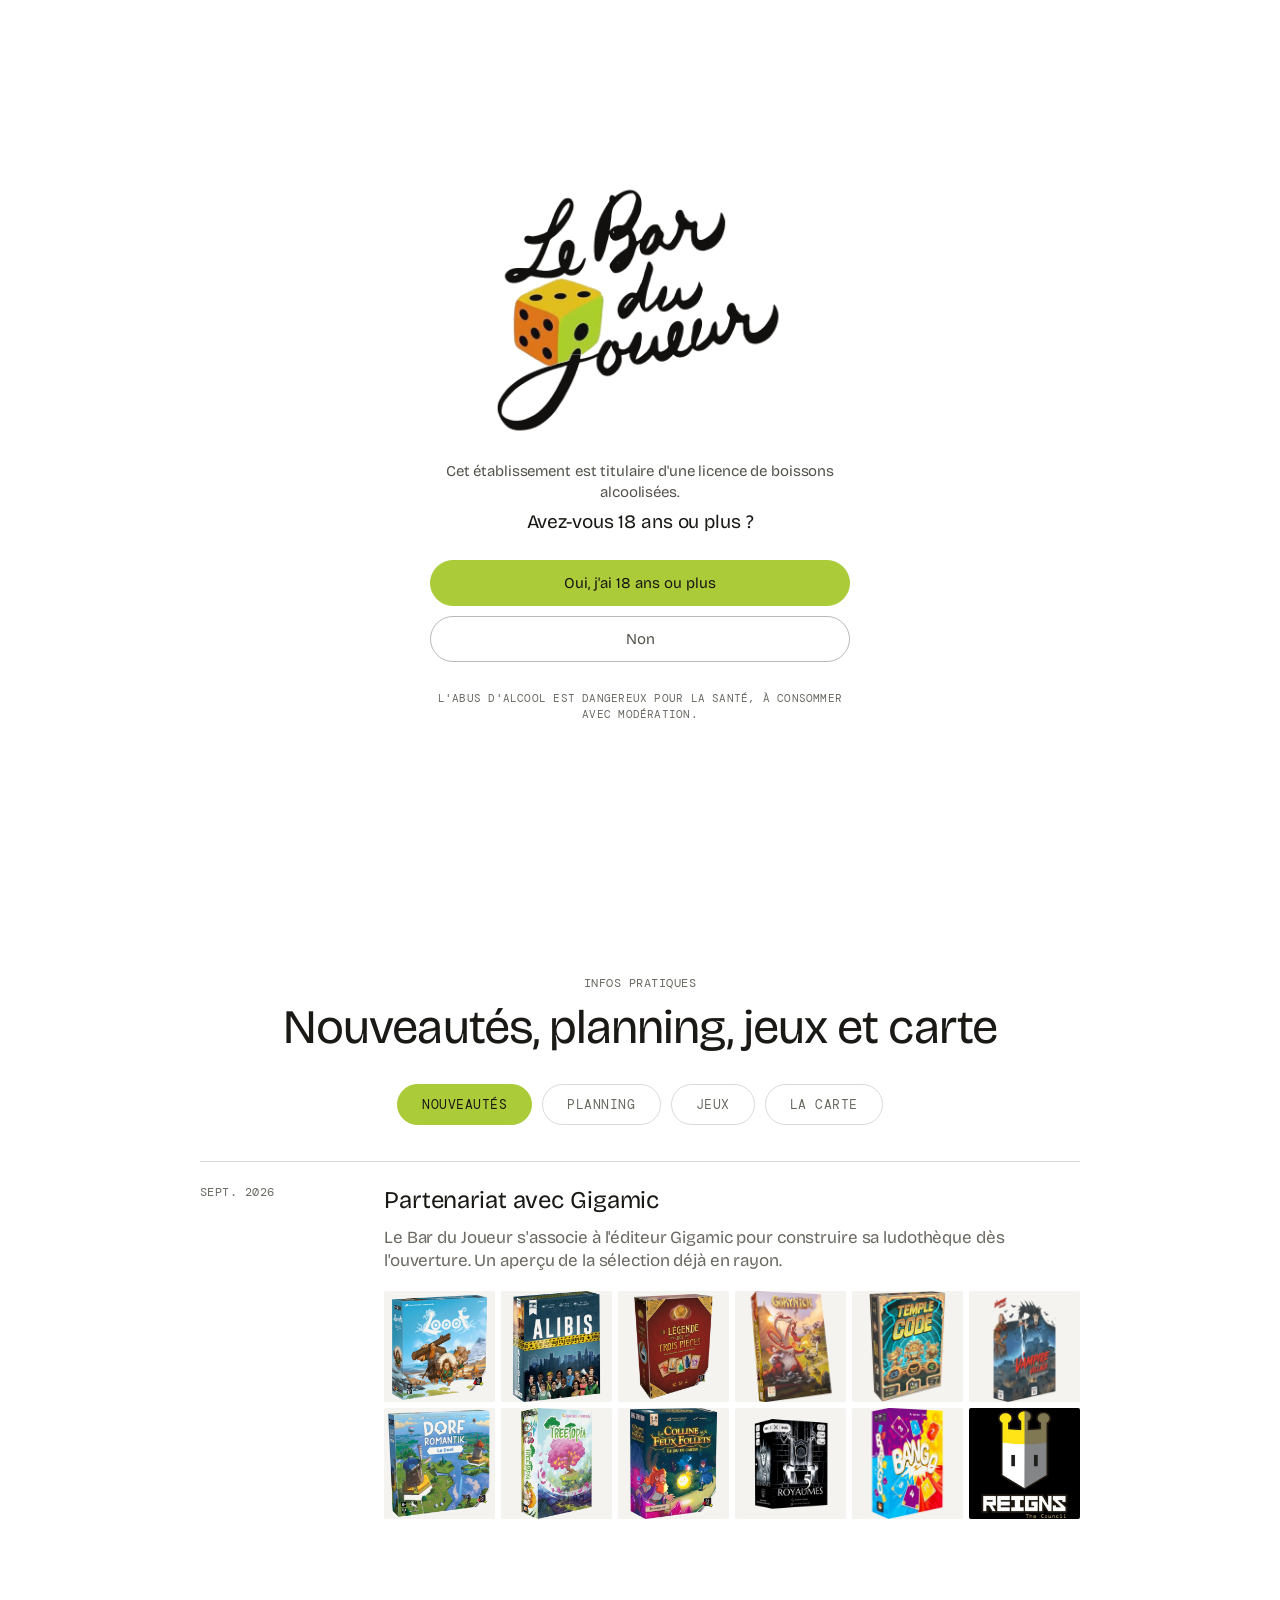
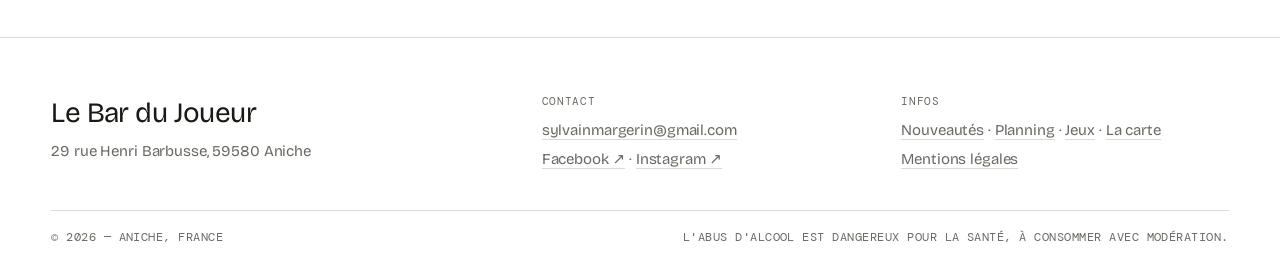
==== index.html @ 6f393b6e "?intro rejoue aussi la verification d'age (declenche le son)" ====
<!DOCTYPE html>
<html lang="fr" data-theme="dark">
<head>
  <meta charset="UTF-8">
  <meta name="viewport" content="width=device-width, initial-scale=1.0">
  <title>Le Bar du Joueur — Bar à jeux et TCG à Aniche</title>
  <meta name="description" content="Bar à jeux de société, cartes (TCG) et bières pression — bientôt ouvert au 29 rue Henri Barbusse à Aniche.">
  <link rel="icon" type="image/png" href="favicon.png">
  <link rel="stylesheet" href="styles.css">
  <script>
    /* Vérification d'âge (loi Évin) déjà validée lors d'une visite précédente. */
    try {
      /* ?intro rejoue aussi la vérification d'âge : c'est son clic qui autorise le son. */
      if (/[?&]intro\b/.test(location.search)) localStorage.removeItem('bar_du_joueur_age_ok');
      if (localStorage.getItem('bar_du_joueur_age_ok') === '1') {
        document.documentElement.setAttribute('data-age-ok', '1');
      }
    } catch (e) {}
    /* Intro de ~8 s : une fois par session (ajouter ?intro à l'adresse pour la revoir),
       jamais si l'utilisateur a désactivé les animations. */
    try {
      if (/[?&]intro\b/.test(location.search)) sessionStorage.removeItem('bar_du_joueur_intro');
      if (sessionStorage.getItem('bar_du_joueur_intro') === '1' || matchMedia('(prefers-reduced-motion: reduce)').matches) {
        document.documentElement.setAttribute('data-intro-done', '1');
      }
    } catch (e) { document.documentElement.setAttribute('data-intro-done', '1'); }
  </script>
</head>
<body>

  <!-- Vérification d'âge (loi Évin — obligatoire : le site promeut une licence de boissons alcoolisées) -->
  <div class="age-gate" id="ageGate" role="dialog" aria-modal="true" aria-label="Vérification d'âge">
    <div class="age-gate-box">
      <!-- logo officiel complet (écriture + dé superposés) -->
      <div class="age-gate-logo" role="img" aria-label="Le Bar du Joueur">
        <img src="images/logo-text.png" alt="">
        <img src="images/logo-die.png" alt="">
      </div>
      <p class="age-gate-text">Cet établissement est titulaire d'une licence de boissons alcoolisées.</p>
      <p class="age-gate-question">Avez-vous 18 ans ou plus ?</p>
      <div class="age-gate-actions">
        <button class="age-gate-btn age-gate-yes" id="ageGateYes" type="button">Oui, j'ai 18 ans ou plus</button>
        <button class="age-gate-btn age-gate-no" id="ageGateNo" type="button">Non</button>
      </div>
      <p class="age-gate-warning mono">L'ABUS D'ALCOOL EST DANGEREUX POUR LA SANTÉ, À CONSOMMER AVEC MODÉRATION.</p>
    </div>
  </div>
  <script src="age-gate.js"></script>

  <!-- Intro de marque (~8 s) : démarre après la vérification d'âge -->
  <div class="intro" id="intro" aria-hidden="true">
    <div class="intro-center">
      <!-- le vrai logo en deux calques de même taille : l'écriture, puis le dé qui vient s'y loger -->
      <div class="intro-logo">
        <img class="logo-text" src="images/logo-text.png" alt="">
        <img class="logo-die" src="images/logo-die.png" alt="">
        <span class="intro-ring"></span>
      </div>
      <div class="intro-load">
        <p class="mono">CHARGEMENT DE LA PARTIE</p>
        <span class="intro-bar"><i></i></span>
      </div>
    </div>
    <button class="intro-skip mono" id="introSkip" type="button">PASSER ›</button>
  </div>
  <script src="intro.js"></script>

  <header class="top" id="top">
    <a class="brand" href="#accueil"><img src="images/logo-icon.png" alt=""><span id="brandName">Le Bar du Joueur</span></a>
    <nav class="menu" aria-label="Navigation principale">
      <a href="#tabs" data-tab="nouveautes">Nouveautés</a>
      <a href="#tabs" data-tab="planning">Planning</a>
      <a href="#tabs" data-tab="jeux">Jeux</a>
      <a href="#tabs" data-tab="carte">La carte</a>
      <a href="#contact">Contact</a>
    </nav>
    <a class="btn btn-primary top-cta" id="topCta" href="#contact">Nous écrire</a>
  </header>

  <main>
    <!-- ACCUEIL : les infos clés dès l'arrivée -->
    <section class="hero" id="accueil">
      <div class="hero-text">
        <p class="kicker mono" id="heroKicker"></p>
        <h1 class="hero-logo" aria-label="Le Bar du Joueur">
          <img src="images/logo-text.png" alt="">
          <img src="images/logo-die.png" alt="">
        </h1>
        <p class="lead" id="heroLead"></p>
        <p class="status"><i aria-hidden="true"></i><span id="statusLabel"></span></p>
      </div>
    </section>

    <section class="stats" id="stats" aria-label="En chiffres"></section>

    <!-- Onglets : Nouveautés · Planning · Jeux -->
    <section class="block" id="tabs">
      <header class="sec-head tabs-head"><p class="kicker mono">INFOS PRATIQUES</p><h2>Nouveautés, planning, jeux et carte</h2></header>
      <div class="tabs-nav" role="tablist" id="tabsNav">
        <button class="tab-btn active" role="tab" aria-selected="true" data-tab="nouveautes">Nouveautés</button>
        <button class="tab-btn" role="tab" aria-selected="false" data-tab="planning">Planning</button>
        <button class="tab-btn" role="tab" aria-selected="false" data-tab="jeux">Jeux</button>
        <button class="tab-btn" role="tab" aria-selected="false" data-tab="carte">La carte</button>
      </div>

      <div class="tab-panel active" data-panel="nouveautes">
        <div class="news" id="newsList"></div>
      </div>
      <div class="tab-panel" data-panel="planning">
        <p class="note panel-note" id="planningNote"></p>
        <div class="planning" id="planningList"></div>
      </div>
      <div class="tab-panel" data-panel="jeux">
        <p class="note panel-note" id="jeuxNote"></p>
        <div id="gamesPanel"></div>
      </div>
      <div class="tab-panel" data-panel="carte">
        <p class="note panel-note" id="carteNote"></p>
        <div class="carte-grid" id="carteGrid"></div>
        <p class="carte-warning mono">L'ABUS D'ALCOOL EST DANGEREUX POUR LA SANTÉ, À CONSOMMER AVEC MODÉRATION.</p>
      </div>
    </section>
  </main>

  <footer class="footer" id="contact">
    <div class="footer-grid">
      <div>
        <p class="footer-brand">Le Bar du Joueur</p>
        <p class="footer-line" id="fAddress"></p>
      </div>
      <div>
        <p class="label mono">CONTACT</p>
        <p class="footer-line"><a id="fMail" href="#"></a></p>
        <p class="footer-line" id="fSocials"></p>
      </div>
      <div>
        <p class="label mono">INFOS</p>
        <p class="footer-line"><a href="#tabs" data-tab="nouveautes">Nouveautés</a> · <a href="#tabs" data-tab="planning">Planning</a> · <a href="#tabs" data-tab="jeux">Jeux</a> · <a href="#tabs" data-tab="carte">La carte</a></p>
        <p class="footer-line"><a href="mentions-legales.html">Mentions légales</a></p>
      </div>
    </div>
    <div class="footer-bottom">
      <p class="mono">© 2026 — ANICHE, FRANCE</p>
      <!-- Mention obligatoire (loi Évin, art. L3323-4 CSP) — texte fixe -->
      <p class="mono">L'ABUS D'ALCOOL EST DANGEREUX POUR LA SANTÉ, À CONSOMMER AVEC MODÉRATION.</p>
    </div>
  </footer>

  <script src="data.js"></script>
  <script src="games.js"></script>
  <script src="site.js"></script>
</body>
</html>
---- styles.css ----
/* Le Bar du Joueur — v2 : site d'information (mêmes couleurs, polices et logo que la v1) */

/* Polices hébergées en local (RGPD) */
@font-face { font-family: 'Bricolage Grotesque'; font-style: normal; font-weight: 300; font-display: swap; src: url('fonts/bricolage-300.woff2') format('woff2'); }
@font-face { font-family: 'Bricolage Grotesque'; font-style: normal; font-weight: 400; font-display: swap; src: url('fonts/bricolage-400.woff2') format('woff2'); }
@font-face { font-family: 'Bricolage Grotesque'; font-style: normal; font-weight: 500; font-display: swap; src: url('fonts/bricolage-500.woff2') format('woff2'); }
@font-face { font-family: 'DM Mono'; font-style: normal; font-weight: 400; font-display: swap; src: url('fonts/dmmono-400.woff2') format('woff2'); }
@font-face { font-family: 'DM Mono'; font-style: normal; font-weight: 500; font-display: swap; src: url('fonts/dmmono-500.woff2') format('woff2'); }

:root {
  --ink-rgb: 26, 25, 21;
  --bone: #ffffff;    /* fond du site : blanc */
  --ink: #1a1915;     /* texte principal */
  --ash: #6b6962;     /* texte secondaire */
  --white: #f4f3ef;   /* cartes / surfaces, très légèrement grisées */
  --lime-deep: #6b8a0e; /* vert foncé pour le TEXTE vert (le vert vif est illisible sur blanc) */
  --lime: #abcb39;
  --lime-ink: #1a1915;
  --ink-faint: rgba(var(--ink-rgb), 0.16);
  --sans: 'Bricolage Grotesque', ui-sans-serif, system-ui, sans-serif;
  --mono: 'DM Mono', ui-monospace, SFMono-Regular, Menlo, monospace;
  --radius: 2px;
  --gutter: clamp(20px, 4vw, 64px);
  --max: 1180px;
  --ease-out: cubic-bezier(0.19, 1, 0.22, 1);
}

*, *::before, *::after { margin: 0; padding: 0; box-sizing: border-box; }
html { scroll-behavior: smooth; }
body {
  background: var(--bone); color: var(--ink);
  font-family: var(--sans); font-weight: 400; font-size: 17px;
  letter-spacing: -0.007em; line-height: 1.4;
  overflow-x: hidden; -webkit-font-smoothing: antialiased;
}
img { display: block; max-width: 100%; }
ul { list-style: none; }
a { color: inherit; text-decoration: none; }
h1, h2, h3 { font-weight: 400; }
.mono { font-family: var(--mono); font-size: 12px; letter-spacing: 0.04em; }
.label { color: var(--ash); font-size: 11px; letter-spacing: 0.06em; margin-bottom: 10px; }
.kicker { color: var(--ash); }

/* ═══ Vérification d'âge (loi Évin) ═══ */
html:not([data-age-ok="1"]) body { overflow: hidden; height: 100vh; }
.age-gate {
  position: fixed; inset: 0; z-index: 9999;
  background: #fff; color: #1a1915;   /* écran d'ouverture : fond blanc, logo officiel */
  display: flex; align-items: center; justify-content: center; padding: 24px;
  transition: opacity .4s var(--ease-out), visibility 0s linear .4s;
}
html[data-age-ok="1"] .age-gate { opacity: 0; visibility: hidden; pointer-events: none; }
.age-gate-box { max-width: 420px; text-align: center; }
.age-gate-logo { position: relative; width: min(300px, 70vw); aspect-ratio: 620 / 550; margin: 0 auto 18px; }
.age-gate-logo img { position: absolute; inset: 0; width: 100%; height: 100%; }
.age-gate-text { color: #55534c; font-size: 15px; margin-bottom: 6px; }
.age-gate-question { font-size: 19px; margin-bottom: 24px; }
.age-gate-actions { display: flex; flex-direction: column; gap: 10px; margin-bottom: 28px; }
.age-gate-btn { font-family: var(--sans); font-size: 15px; padding: 13px 20px; border-radius: 999px; cursor: pointer; transition: opacity .25s var(--ease-out); }
.age-gate-btn:hover { opacity: 0.8; }
.age-gate-yes { background: var(--lime); color: var(--lime-ink); border: 1px solid var(--lime); }
.age-gate-no { background: transparent; color: #55534c; border: 1px solid rgba(26, 25, 21, .3); }
.age-gate-warning { font-size: 11px; letter-spacing: 0.02em; color: #6b6962; line-height: 1.5; }

/* ═══ Intro de marque (~8 s) : le vrai logo s'écrit, puis le dé vient s'y loger ═══ */
html:not([data-intro-done="1"]) body { overflow: hidden; height: 100vh; }
html[data-intro-done="1"] .intro { display: none; }
.intro {
  position: fixed; inset: 0; z-index: 9000; background: #fff;      /* même fond blanc que l'écran d'ouverture */
  display: flex; align-items: center; justify-content: center; overflow: hidden;
  transition: opacity .6s ease;
}
.intro.out { opacity: 0; pointer-events: none; }
.intro-center { display: flex; flex-direction: column; align-items: center; padding: 0 20px; }
.intro-logo { position: relative; width: min(560px, 84vw); aspect-ratio: 620 / 550; }
.intro-logo img { position: absolute; inset: 0; width: 100%; height: 100%; }
/* 1) l'écriture se dévoile de gauche à droite */
.logo-text { clip-path: inset(0 100% 0 0); }
.intro.play .logo-text { animation: logoWrite 2.7s cubic-bezier(.45, .05, .3, 1) .5s forwards; }
@keyframes logoWrite { to { clip-path: inset(0 0 0 0); } }
/* 3) le dé tombe en tournant et se loge dans son emplacement (centre du dé = 22,6 % / 54,1 % du logo) */
.logo-die { opacity: 0; transform-origin: 22.6% 54.1%; }
.intro.play .logo-die { animation: dieIn 1.1s cubic-bezier(.3, .9, .4, 1) 5.6s forwards; }
@keyframes dieIn {
  0% { opacity: 0; transform: translate(-6%, -115%) rotate(-640deg) scale(.55); }
  10% { opacity: 1; }
  68% { opacity: 1; transform: translate(0, 0) rotate(16deg) scale(1.1); }
  84% { transform: translate(0, 0) rotate(-6deg) scale(.96); }
  100% { opacity: 1; transform: none; }
}
/* onde verte à l'atterrissage + petit battement du logo */
.intro-ring {
  position: absolute; left: 22.6%; top: 54.1%; width: 30%; aspect-ratio: 1; margin: -15% 0 0 -15%;
  border-radius: 50%; border: 4px solid var(--lime); opacity: 0; pointer-events: none;
}
.intro.play .intro-ring { animation: introRing 1s ease-out 6.4s forwards; }
@keyframes introRing { from { opacity: .9; transform: scale(.3); } to { opacity: 0; transform: scale(2.6); } }
.intro.play .intro-logo { animation: introPulse .6s ease-out 6.4s; }
@keyframes introPulse { 0% { transform: scale(1); } 35% { transform: scale(1.03); } 100% { transform: scale(1); } }
/* 2) barre de chargement façon console : 10 blocs, un bip par bloc */
.intro-load { margin-top: 30px; opacity: 0; display: flex; flex-direction: column; align-items: center; gap: 10px; color: #55534c; }
.intro.play .intro-load { animation: loadShow .4s ease-out 3.0s forwards, loadHide .35s ease-in 5.5s forwards; }
@keyframes loadShow { to { opacity: 1; } }
@keyframes loadHide { from { opacity: 1; } to { opacity: 0; } }
.intro-bar { display: block; width: min(300px, 60vw); height: 6px; background: rgba(26, 25, 21, .12); overflow: hidden; }
.intro-bar i { display: block; height: 100%; background: #1a1915; transform: scaleX(0); transform-origin: left; }
.intro.play .intro-bar i { animation: barFill 2s steps(10, end) 3.4s forwards; }
@keyframes barFill { to { transform: scaleX(1); } }
.intro-skip {
  position: absolute; right: 28px; bottom: 24px; z-index: 2;
  background: none; border: 1px solid rgba(26, 25, 21, .3); color: #55534c;
  border-radius: 999px; padding: 8px 14px; cursor: pointer; transition: color .2s, border-color .2s;
}
.intro-skip:hover { color: #000; border-color: rgba(26, 25, 21, .7); }

/* ═══ Boutons ═══ */
.btn {
  display: inline-flex; align-items: center; justify-content: center;
  padding: 12px 22px; border-radius: 999px;
  border: 1px solid var(--ink-faint); font-size: 15px; white-space: nowrap;
  transition: background .25s var(--ease-out), border-color .25s var(--ease-out), opacity .25s;
}
.btn:hover { border-color: rgba(var(--ink-rgb), .45); }
.btn-primary { background: var(--lime); color: var(--lime-ink); border-color: var(--lime); }
.btn-primary:hover { opacity: .88; border-color: var(--lime); }

/* ═══ En-tête fixe ═══ */
.top {
  position: sticky; top: 0; z-index: 50;
  display: flex; align-items: center; gap: 24px;
  padding: 12px var(--gutter);
  background: rgba(255, 255, 255, .92); backdrop-filter: blur(10px);
  border-bottom: 1px solid var(--ink-faint);
}
.brand { display: flex; align-items: center; gap: 10px; font-size: 19px; font-weight: 500; letter-spacing: -0.01em; }
.brand img { width: 28px; height: 28px; object-fit: contain; }
.menu { margin-left: auto; display: flex; gap: 2px; }
.menu a { padding: 8px 12px; color: var(--ash); font-size: 15px; transition: color .2s; white-space: nowrap; }
.menu a:hover { color: var(--ink); }
.top-cta { padding: 9px 18px; }

/* ═══ Accueil ═══ */
.hero {
  max-width: var(--max); margin: 0 auto;
  padding: 56px var(--gutter) 40px;
  display: grid; grid-template-columns: 1fr; text-align: center; justify-items: center;
}
.hero .kicker { margin-bottom: 18px; }
/* le titre est le logo officiel (écriture + dé superposés) */
.hero-logo { position: relative; width: min(400px, 72vw); aspect-ratio: 620 / 550; margin: 0 auto 8px; }
.hero-logo img { position: absolute; inset: 0; width: 100%; height: 100%; }
.lead { font-size: clamp(18px, 1.6vw, 21px); color: rgba(var(--ink-rgb), .82); max-width: 32em; margin: 0 auto 24px; }
.status {
  display: inline-flex; align-items: center; gap: 10px;
  font-family: var(--mono); font-size: 12px; letter-spacing: .04em; text-transform: uppercase;
  color: var(--lime-deep); border: 1px solid var(--lime); border-radius: 999px;
  padding: 8px 14px; margin-bottom: 28px;
}
.status i { width: 8px; height: 8px; border-radius: 50%; background: var(--lime); animation: pulse 2s ease-in-out infinite; }
@keyframes pulse { 0%, 100% { opacity: 1; } 50% { opacity: .35; } }
/* ═══ Infos clés : visibles dès l'arrivée, à côté du titre ═══ */
.keypanel { background: var(--white); border: 1px solid var(--ink-faint); border-radius: var(--radius); padding: 6px 24px; }
.ki { padding: 16px 0; border-bottom: 1px solid var(--ink-faint); }
.ki:last-child { border-bottom: none; }
.ki .value { font-size: 19px; line-height: 1.25; }
.ki .value a { border-bottom: 1px solid var(--ink-faint); word-break: break-all; }
.ki .value a:hover { border-color: var(--ink); }
.ki .sub { color: var(--ash); font-size: 14px; margin-top: 4px; }
.ki .sub a { border-bottom: 1px solid var(--ink-faint); }
.ki .more { display: inline-block; margin-top: 8px; color: var(--lime); font-family: var(--mono); font-size: 12px; border-bottom: 1px solid currentColor; }


.stats {
  max-width: var(--max); margin: 0 auto; padding: 56px var(--gutter) 0;
  display: grid; grid-template-columns: repeat(4, 1fr); gap: 20px;
}
.stat { border-top: 1px solid var(--ink-faint); padding-top: 16px; }
.stat-big { font-size: clamp(24px, 3vw, 40px); letter-spacing: -0.02em; line-height: 1.1; }
.stat-label { color: var(--ash); font-size: 14px; margin-top: 6px; }

/* ═══ Sections ═══ */
.block { max-width: var(--max); margin: 0 auto; padding: 88px var(--gutter) 0; scroll-margin-top: 64px; }
.sec-head { margin-bottom: 32px; }
.sec-head h2 { font-size: clamp(30px, 4vw, 48px); letter-spacing: -0.02em; line-height: 1.05; margin-top: 10px; }
.note { color: var(--ash); margin-top: 8px; font-size: 15px; }


.planning { border-top: 1px solid var(--ink-faint); }
.plan-row { display: grid; grid-template-columns: 160px 1fr; gap: 24px; padding: 20px 0; border-bottom: 1px solid var(--ink-faint); align-items: baseline; }
.plan-day { color: var(--ash); text-transform: uppercase; }
.plan-day em {
  display: block; width: fit-content; margin-top: 6px; font-style: normal;
  font-size: 10px; letter-spacing: .05em; color: var(--lime-ink); background: var(--lime);
  padding: 2px 8px; border-radius: 999px;
}
.plan-title { font-size: 20px; }
.plan-row.off .plan-title { color: var(--ash); }
.plan-desc { color: var(--ash); font-size: 15px; margin-top: 3px; }
.plan-row.today { background: var(--white); margin: 0 -16px; padding-left: 16px; padding-right: 16px; }

/* ═══ Onglets ═══ */
/* Centrage : chiffres clés, titre, pastilles ; les listes restent dans une colonne centrée */
.stats { text-align: center; }
.tabs-head { text-align: center; }
.tabs-nav { display: flex; flex-wrap: wrap; justify-content: center; gap: 10px; margin-bottom: 36px; }
.tab-panel { max-width: 880px; margin-left: auto; margin-right: auto; }
.tab-panel[data-panel="carte"] { max-width: 1000px; }
.panel-note { text-align: center; }
.filters { justify-items: center; }
.filter-group { justify-content: center; }
.filter-group .label { flex: 0 0 auto; width: auto; }
.count { text-align: center; }

/* La carte */
.carte-grid { display: grid; grid-template-columns: repeat(2, 1fr); gap: 44px 56px; }
.carte-cat h3 { font-weight: 400; color: var(--ash); text-transform: uppercase; letter-spacing: .06em; font-size: 13px; padding-bottom: 12px; border-bottom: 1px solid var(--ink); }
.carte-item { display: flex; justify-content: space-between; align-items: baseline; gap: 18px; padding: 12px 0; border-bottom: 1px solid var(--ink-faint); }
.carte-name { font-size: 17px; }
.carte-desc { color: var(--ash); font-size: 14px; margin-top: 2px; }
.carte-price { white-space: nowrap; font-size: 17px; text-align: right; }
.carte-warning { margin-top: 40px; text-align: center; color: var(--ash); font-size: 10px; }
.tab-btn {
  font-family: var(--mono); font-size: 13px; letter-spacing: .04em; text-transform: uppercase;
  padding: 11px 24px; border-radius: 999px; border: 1px solid var(--ink-faint);
  background: transparent; color: var(--ash); cursor: pointer;
  transition: background .3s var(--ease-out), color .3s var(--ease-out), border-color .3s var(--ease-out);
}
.tab-btn:hover { color: var(--ink); border-color: rgba(var(--ink-rgb), .4); }
.tab-btn.active { background: var(--lime); color: var(--lime-ink); border-color: var(--lime); }
.tab-panel { display: none; }
.tab-panel.active { display: block; animation: tabFade .45s var(--ease-out); }
@keyframes tabFade { from { opacity: 0; transform: translateY(10px); } to { opacity: 1; transform: none; } }
.panel-note { margin: 0 0 24px; }

/* ═══ Jeux ═══ */
.filters { display: grid; gap: 14px; margin-bottom: 26px; }
.filter-group { display: flex; align-items: center; flex-wrap: wrap; gap: 10px; }
.filter-group .label { flex: 0 0 78px; margin: 0; }
.pills { display: flex; flex-wrap: wrap; gap: 8px; }
.pill {
  font-family: var(--mono); font-size: 12px; letter-spacing: .02em;
  padding: 7px 15px; border-radius: 999px; border: 1px solid var(--ink-faint);
  background: transparent; color: var(--ash); cursor: pointer;
  transition: background .25s var(--ease-out), color .25s var(--ease-out), border-color .25s var(--ease-out);
}
.pill:hover { color: var(--ink); border-color: rgba(var(--ink-rgb), .4); }
.pill.active { background: var(--ink); color: var(--bone); border-color: var(--ink); }
.search {
  width: 100%; max-width: 320px; font-family: var(--sans); font-size: 15px; color: var(--ink);
  background: transparent; border: none; border-bottom: 1px solid var(--ink-faint); padding: 8px 2px; outline: none;
}
.search:focus { border-color: var(--ink); }
.search::placeholder { color: var(--ash); }
.count { color: var(--ash); margin-bottom: 10px; }
.empty { color: var(--ash); padding: 40px 0; text-align: center; }

.games { border-top: 1px solid var(--ink-faint); }
.game { border-bottom: 1px solid var(--ink-faint); }
.game summary { display: flex; align-items: center; gap: 16px; padding: 14px 0; cursor: pointer; list-style: none; }
.game summary::-webkit-details-marker { display: none; }
.game-thumb { flex: 0 0 auto; width: 52px; height: 52px; border-radius: var(--radius); object-fit: contain; background: var(--white); display: block; }
.game-text { flex: 1; min-width: 0; display: flex; align-items: baseline; flex-wrap: wrap; gap: 4px 12px; }
.game-name { font-size: 17px; }
.game-meta { font-size: 11px; color: var(--ash); }
.chev { flex: 0 0 auto; width: 18px; height: 18px; position: relative; }
.chev::before, .chev::after { content: ''; position: absolute; top: 50%; left: 50%; background: var(--ash); transform: translate(-50%, -50%); transition: transform .25s var(--ease-out), opacity .25s; }
.chev::before { width: 12px; height: 1px; }
.chev::after { width: 1px; height: 12px; }
.game[open] .chev::after { transform: translate(-50%, -50%) rotate(90deg); opacity: 0; }
.game-body { display: flex; gap: 24px; padding: 4px 0 26px 68px; }
.game-media { flex: 0 0 auto; width: 168px; border-radius: var(--radius); overflow: hidden; background: var(--white); animation: grow .5s var(--ease-out); }
.game-media img { width: 100%; height: auto; }
@keyframes grow { from { opacity: 0; transform: scale(.75); } to { opacity: 1; transform: scale(1); } }
.game-desc { font-size: 16px; line-height: 1.55; }
.game-comments { margin-top: 12px; display: grid; gap: 7px; }
.game-comments li { padding-left: 16px; position: relative; color: var(--ash); font-size: 14px; line-height: 1.5; }
.game-comments li::before { content: '—'; position: absolute; left: 0; color: var(--lime); }
.game-video { display: inline-block; margin-top: 14px; font-size: 11px; text-transform: uppercase; border-bottom: 1px solid currentColor; padding-bottom: 1px; }
.game-video:hover { color: var(--ash); }

/* ═══ Actus ═══ */
.news-item { display: grid; grid-template-columns: 160px 1fr; gap: 24px; padding: 22px 0; border-top: 1px solid var(--ink-faint); }
.news-date { color: var(--ash); text-transform: uppercase; }
.news-item h3 { font-size: 24px; margin-bottom: 8px; }
.news-item p { color: var(--ash); max-width: 42em; }
.mosaic { margin-top: 18px; display: grid; grid-template-columns: repeat(6, 1fr); gap: 6px; }
.mosaic img { width: 100%; aspect-ratio: 1 / 1; object-fit: contain; background: var(--white); border-radius: var(--radius); }

/* ═══ Pied de page ═══ */
.footer { margin-top: 96px; border-top: 1px solid var(--ink-faint); padding: 56px var(--gutter) 28px; }
.footer-grid { max-width: var(--max); margin: 0 auto; display: grid; grid-template-columns: 1.4fr 1fr 1fr; gap: 32px; }
.footer-brand { font-size: 28px; letter-spacing: -0.02em; }
.footer-line { color: var(--ash); margin-top: 8px; font-size: 15px; }
.footer-line a { border-bottom: 1px solid var(--ink-faint); }
.footer-line a:hover { color: var(--ink); border-color: var(--ink); }
.footer-bottom {
  max-width: var(--max); margin: 40px auto 0; padding-top: 18px; border-top: 1px solid var(--ink-faint);
  display: flex; flex-wrap: wrap; justify-content: space-between; gap: 10px 24px;
  color: var(--ash); font-size: 10px;
}

/* ═══ Responsive ═══ */
@media (max-width: 960px) {
  .hero { grid-template-columns: 1fr; gap: 28px; padding-top: 32px; }
  .stats { grid-template-columns: repeat(2, 1fr); }
  .footer-grid { grid-template-columns: 1fr 1fr; }
}
@media (max-width: 860px) {
  .top { flex-wrap: wrap; gap: 4px 12px; padding-bottom: 6px; }
  .top-cta { margin-left: auto; }
  .menu { order: 3; width: 100%; margin-left: 0; overflow-x: auto; padding-bottom: 6px; scrollbar-width: none; }
  .menu::-webkit-scrollbar { display: none; }
  .menu a { padding: 8px 10px; }
}
@media (max-width: 720px) {
  .block { padding-top: 64px; }
  .tab-btn { padding: 9px 16px; font-size: 12px; }
  .plan-row, .news-item { grid-template-columns: 1fr; gap: 6px; }
  .plan-row.today { margin: 0 -12px; padding-left: 12px; padding-right: 12px; }
  .mosaic { grid-template-columns: repeat(4, 1fr); }
  .filter-group .label { flex: 0 0 auto; width: auto; }
  .carte-grid { grid-template-columns: 1fr; gap: 32px; }
  .game-thumb { width: 42px; height: 42px; }
  .game-body { padding-left: 0; flex-direction: column; gap: 14px; }
  .game-media { width: 140px; }
  .game-name { font-size: 16px; }
  .game-desc { font-size: 15px; }
}
@media (max-width: 520px) {
  .stats { grid-template-columns: 1fr; }
  .footer-grid { grid-template-columns: 1fr; }
}
@media (prefers-reduced-motion: reduce) {
  *, *::before, *::after { transition-duration: .01ms !important; animation-duration: .01ms !important; animation-iteration-count: 1 !important; }
  html { scroll-behavior: auto; }
}
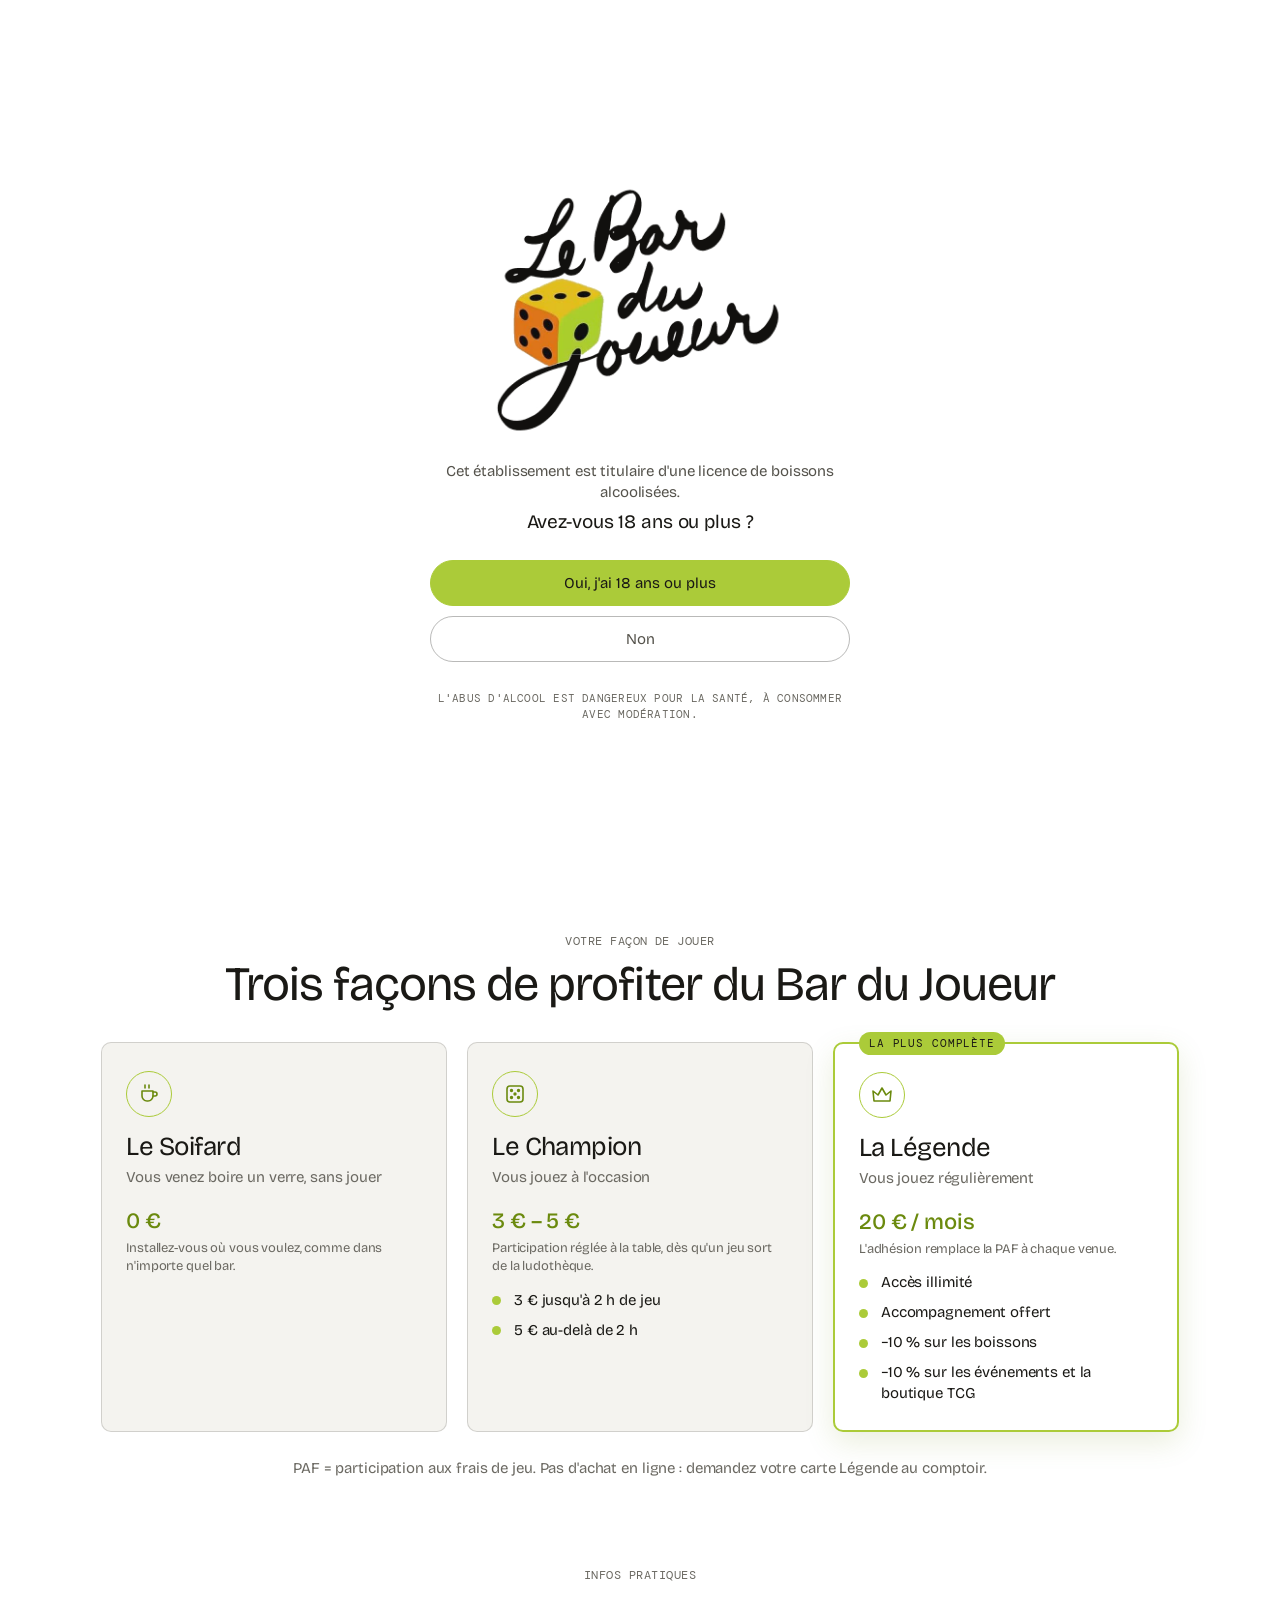
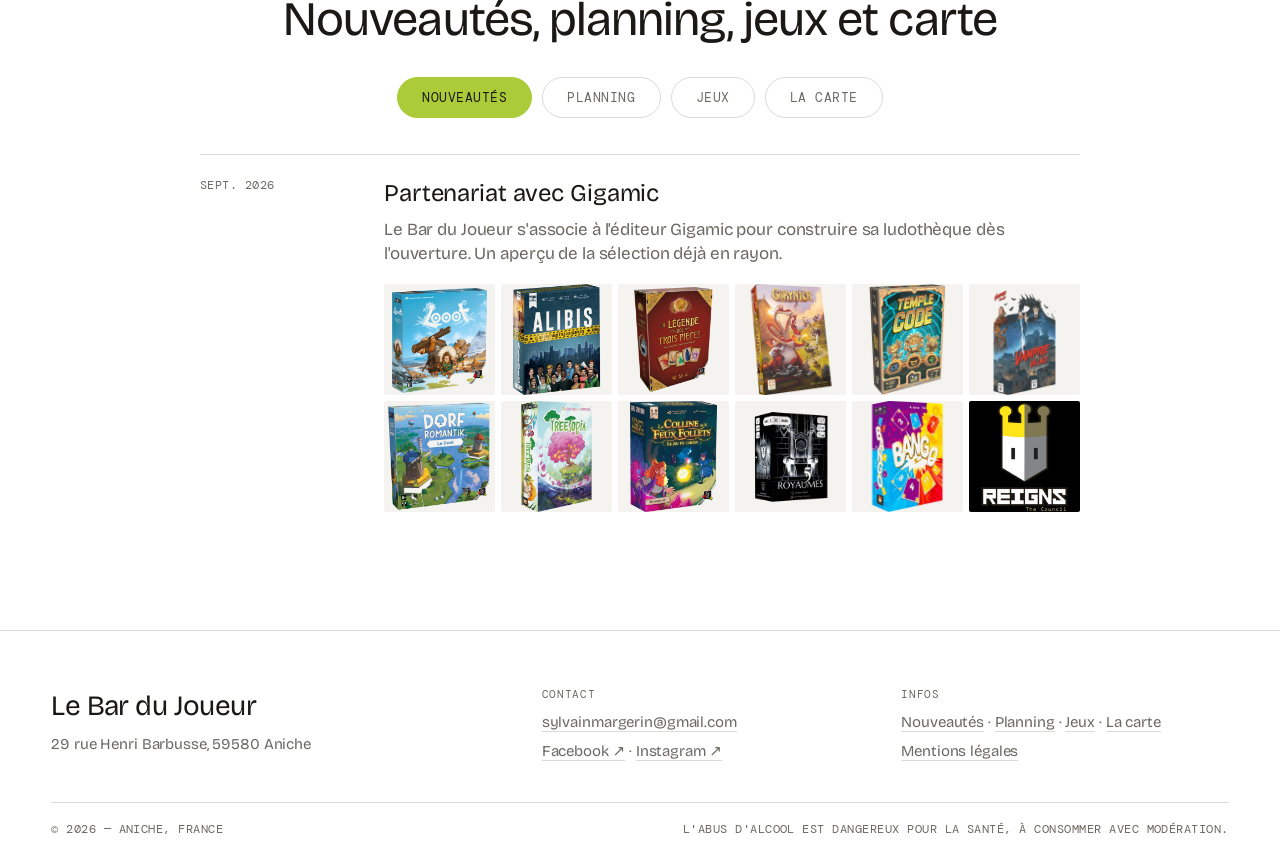
==== commit d0a18d7f: "Formules (Soifard, Champion, Legende) d'apres le document + chiffres cles" ====
--- a/index.html
+++ b/index.html
@@ -72,6 +72,7 @@
       <a href="#tabs" data-tab="planning">Planning</a>
       <a href="#tabs" data-tab="jeux">Jeux</a>
       <a href="#tabs" data-tab="carte">La carte</a>
+      <a href="#formules">Formules</a>
       <a href="#contact">Contact</a>
     </nav>
     <a class="btn btn-primary top-cta" id="topCta" href="#contact">Nous écrire</a>
@@ -92,6 +93,13 @@
     </section>
 
     <section class="stats" id="stats" aria-label="En chiffres"></section>
+
+    <!-- Les formules : 3 façons de consommer le bar -->
+    <section class="block" id="formules">
+      <header class="sec-head tabs-head"><p class="kicker mono">VOTRE FAÇON DE JOUER</p><h2>Trois façons de profiter du Bar du Joueur</h2></header>
+      <div class="formules" id="formulesGrid"></div>
+      <p class="formules-note" id="formulesNote"></p>
+    </section>
 
     <!-- Onglets : Nouveautés · Planning · Jeux -->
     <section class="block" id="tabs">
--- a/styles.css
+++ b/styles.css
@@ -172,11 +172,30 @@
 
 .stats {
   max-width: var(--max); margin: 0 auto; padding: 56px var(--gutter) 0;
-  display: grid; grid-template-columns: repeat(4, 1fr); gap: 20px;
+  display: grid; grid-template-columns: repeat(3, 1fr); gap: 20px;
 }
 .stat { border-top: 1px solid var(--ink-faint); padding-top: 16px; }
 .stat-big { font-size: clamp(24px, 3vw, 40px); letter-spacing: -0.02em; line-height: 1.1; }
 .stat-label { color: var(--ash); font-size: 14px; margin-top: 6px; }
+
+/* ═══ Formules (3 encarts) ═══ */
+.formules { display: grid; grid-template-columns: repeat(3, 1fr); gap: 20px; align-items: stretch; }
+.formule { position: relative; background: var(--white); border: 1px solid var(--ink-faint); border-radius: 10px; padding: 28px 24px 26px; text-align: left; }
+.formule.featured { border: 2px solid var(--lime); background: #fff; box-shadow: 0 10px 30px rgba(107, 138, 14, .14); }
+.formule-badge { position: absolute; top: -12px; left: 24px; background: var(--lime); color: var(--lime-ink); font-size: 11px; letter-spacing: .08em; padding: 4px 10px; border-radius: 999px; }
+.formule-icon { display: grid; place-items: center; width: 46px; height: 46px; border-radius: 50%; border: 1px solid var(--lime); color: var(--lime-deep); margin-bottom: 16px; }
+.formule-icon svg { width: 24px; height: 24px; }
+.formule h3 { font-size: 26px; letter-spacing: -0.02em; line-height: 1.1; }
+.formule-tagline { color: var(--ash); margin-top: 6px; font-size: 15px; }
+.formule-price { font-size: 22px; margin-top: 18px; color: var(--lime-deep); font-weight: 600; }
+.formule-pricenote { color: var(--ash); font-size: 13px; margin-top: 2px; }
+.formule-extra { margin-top: 16px; font-size: 14px; font-weight: 600; }
+.formule ul { list-style: none; margin: 14px 0 0; padding: 0; display: grid; gap: 9px; }
+.formule li { position: relative; padding-left: 22px; font-size: 15px; line-height: 1.4; }
+.formule li::before { content: ""; position: absolute; left: 0; top: .45em; width: 9px; height: 9px; border-radius: 50%; background: var(--lime); }
+.formules-note { text-align: center; color: var(--ash); margin-top: 26px; font-size: 15px; }
+.formule .todo, .formule li.todo { color: #b45309; font-style: italic; }
+.formule li.todo::before { background: #f59e0b; }
 
 /* ═══ Sections ═══ */
 .block { max-width: var(--max); margin: 0 auto; padding: 88px var(--gutter) 0; scroll-margin-top: 64px; }
@@ -303,6 +322,7 @@
 @media (max-width: 960px) {
   .hero { grid-template-columns: 1fr; gap: 28px; padding-top: 32px; }
   .stats { grid-template-columns: repeat(2, 1fr); }
+  .formules { grid-template-columns: 1fr; max-width: 520px; margin: 0 auto; gap: 26px; }
   .footer-grid { grid-template-columns: 1fr 1fr; }
 }
 @media (max-width: 860px) {
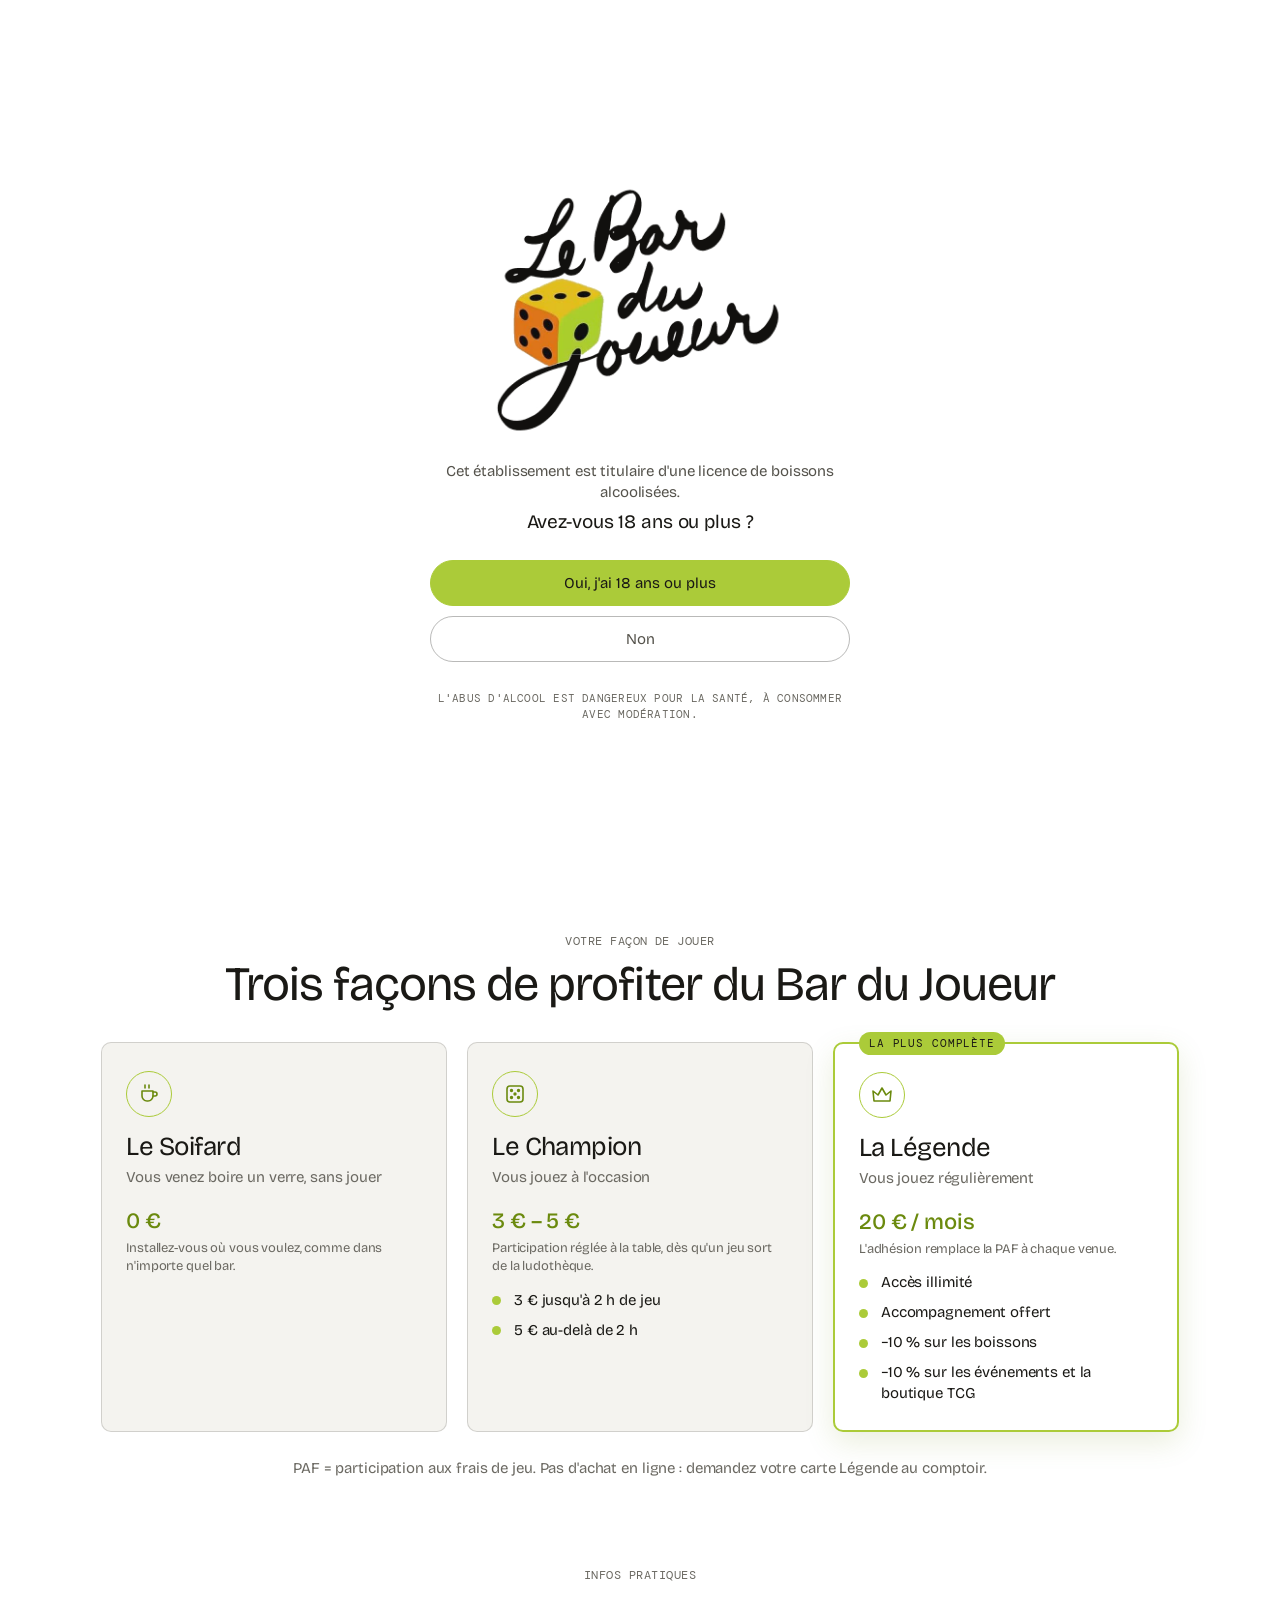
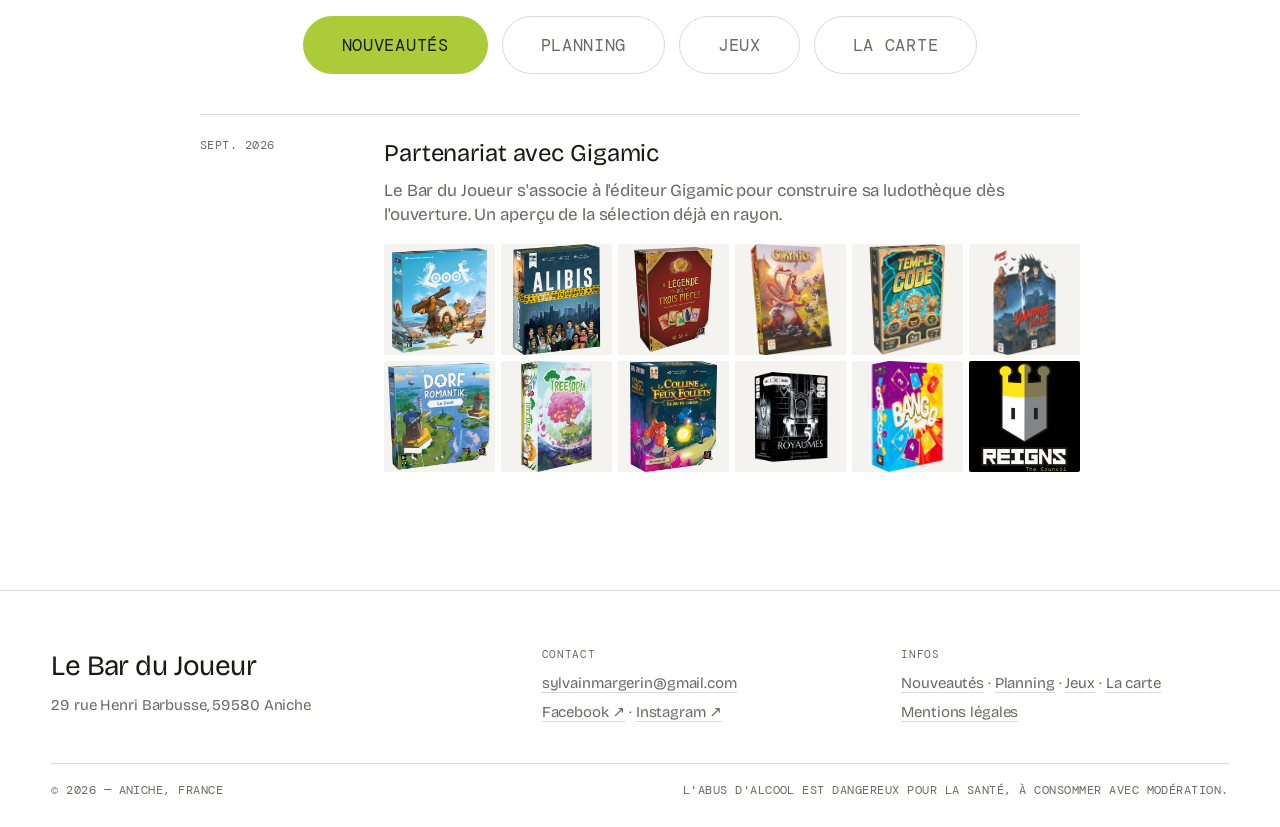
==== commit f06a41e9: "Onglets agrandis, titre de section retire" ====
--- a/index.html
+++ b/index.html
@@ -103,7 +103,7 @@
 
     <!-- Onglets : Nouveautés · Planning · Jeux -->
     <section class="block" id="tabs">
-      <header class="sec-head tabs-head"><p class="kicker mono">INFOS PRATIQUES</p><h2>Nouveautés, planning, jeux et carte</h2></header>
+      <header class="sec-head tabs-head"><p class="kicker mono">INFOS PRATIQUES</p></header>
       <div class="tabs-nav" role="tablist" id="tabsNav">
         <button class="tab-btn active" role="tab" aria-selected="true" data-tab="nouveautes">Nouveautés</button>
         <button class="tab-btn" role="tab" aria-selected="false" data-tab="planning">Planning</button>
--- a/styles.css
+++ b/styles.css
@@ -221,7 +221,7 @@
 /* Centrage : chiffres clés, titre, pastilles ; les listes restent dans une colonne centrée */
 .stats { text-align: center; }
 .tabs-head { text-align: center; }
-.tabs-nav { display: flex; flex-wrap: wrap; justify-content: center; gap: 10px; margin-bottom: 36px; }
+.tabs-nav { display: flex; flex-wrap: wrap; justify-content: center; gap: 14px; margin-bottom: 40px; }
 .tab-panel { max-width: 880px; margin-left: auto; margin-right: auto; }
 .tab-panel[data-panel="carte"] { max-width: 1000px; }
 .panel-note { text-align: center; }
@@ -239,8 +239,8 @@
 .carte-price { white-space: nowrap; font-size: 17px; text-align: right; }
 .carte-warning { margin-top: 40px; text-align: center; color: var(--ash); font-size: 10px; }
 .tab-btn {
-  font-family: var(--mono); font-size: 13px; letter-spacing: .04em; text-transform: uppercase;
-  padding: 11px 24px; border-radius: 999px; border: 1px solid var(--ink-faint);
+  font-family: var(--mono); font-size: 17px; letter-spacing: .04em; text-transform: uppercase;
+  padding: 17px 38px; border-radius: 999px; border: 1px solid var(--ink-faint);
   background: transparent; color: var(--ash); cursor: pointer;
   transition: background .3s var(--ease-out), color .3s var(--ease-out), border-color .3s var(--ease-out);
 }
@@ -334,7 +334,7 @@
 }
 @media (max-width: 720px) {
   .block { padding-top: 64px; }
-  .tab-btn { padding: 9px 16px; font-size: 12px; }
+  .tab-btn { padding: 13px 20px; font-size: 14px; }
   .plan-row, .news-item { grid-template-columns: 1fr; gap: 6px; }
   .plan-row.today { margin: 0 -12px; padding-left: 12px; padding-right: 12px; }
   .mosaic { grid-template-columns: repeat(4, 1fr); }
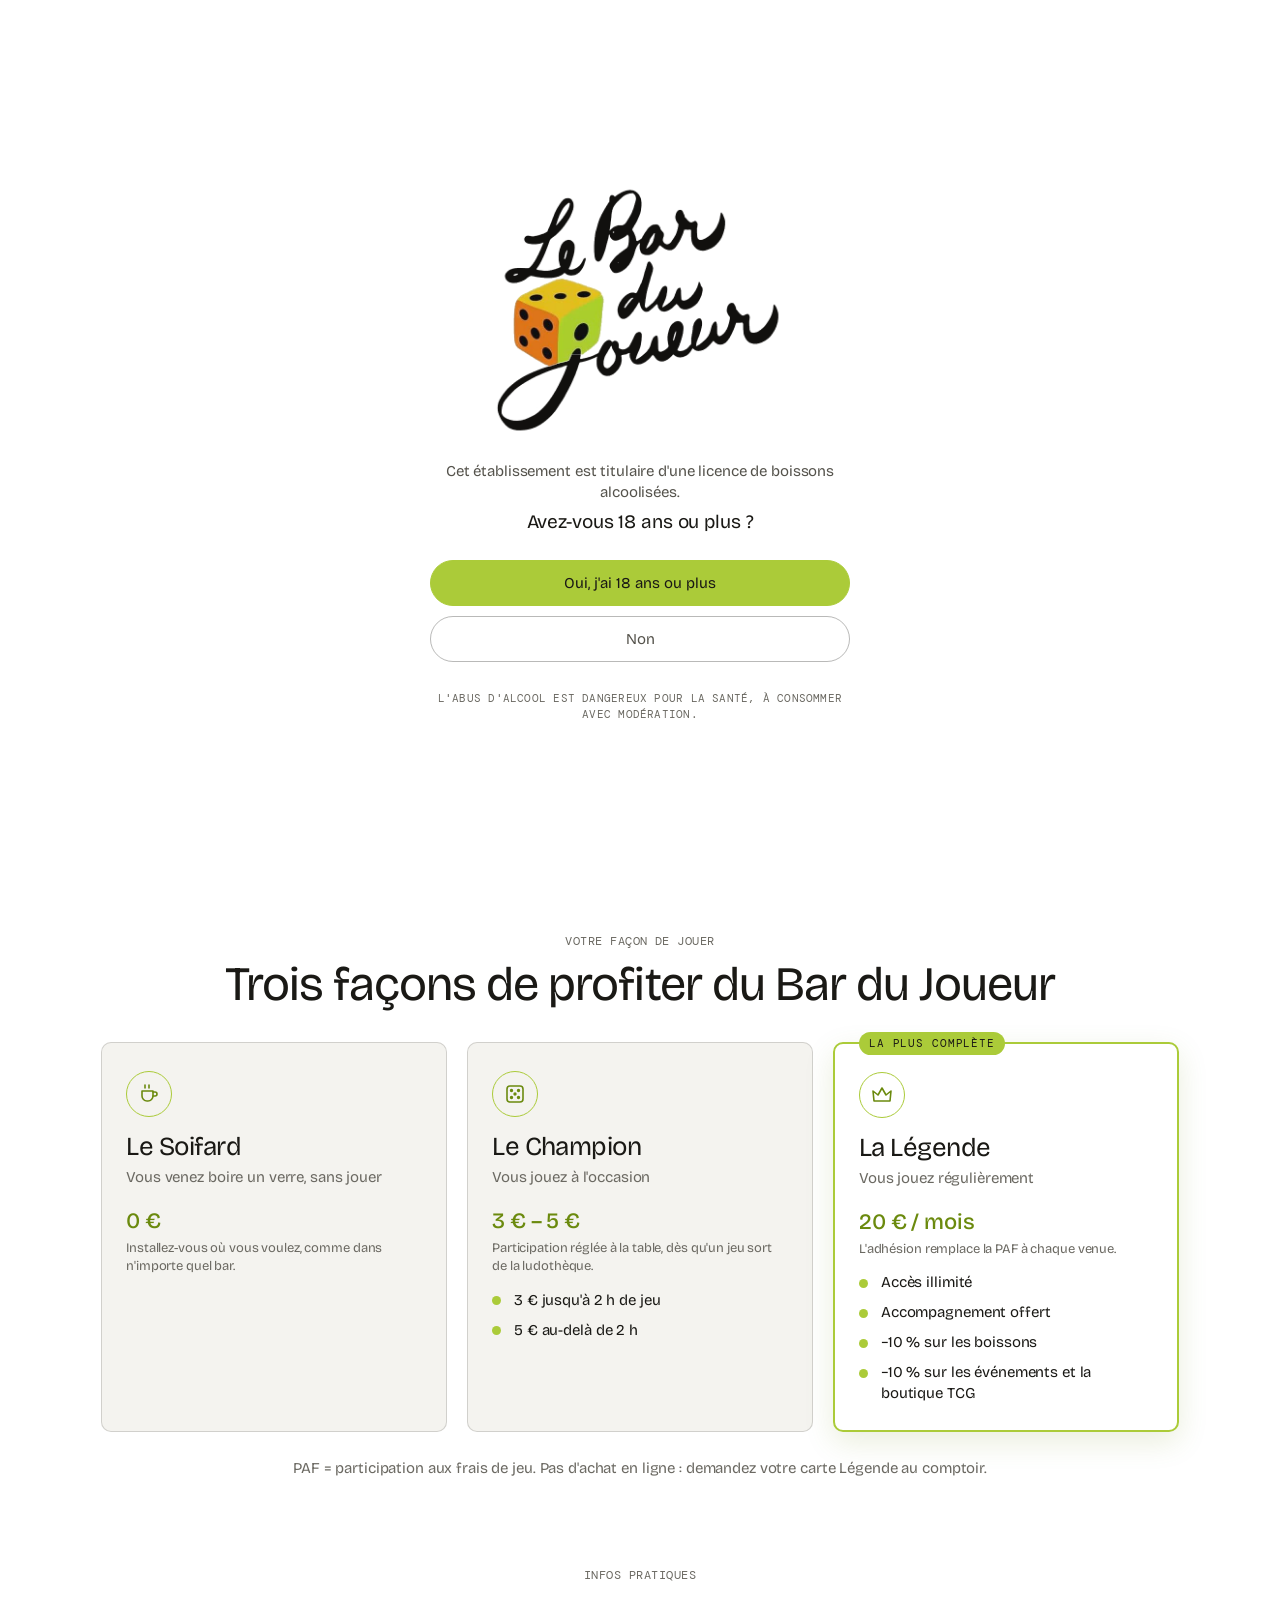
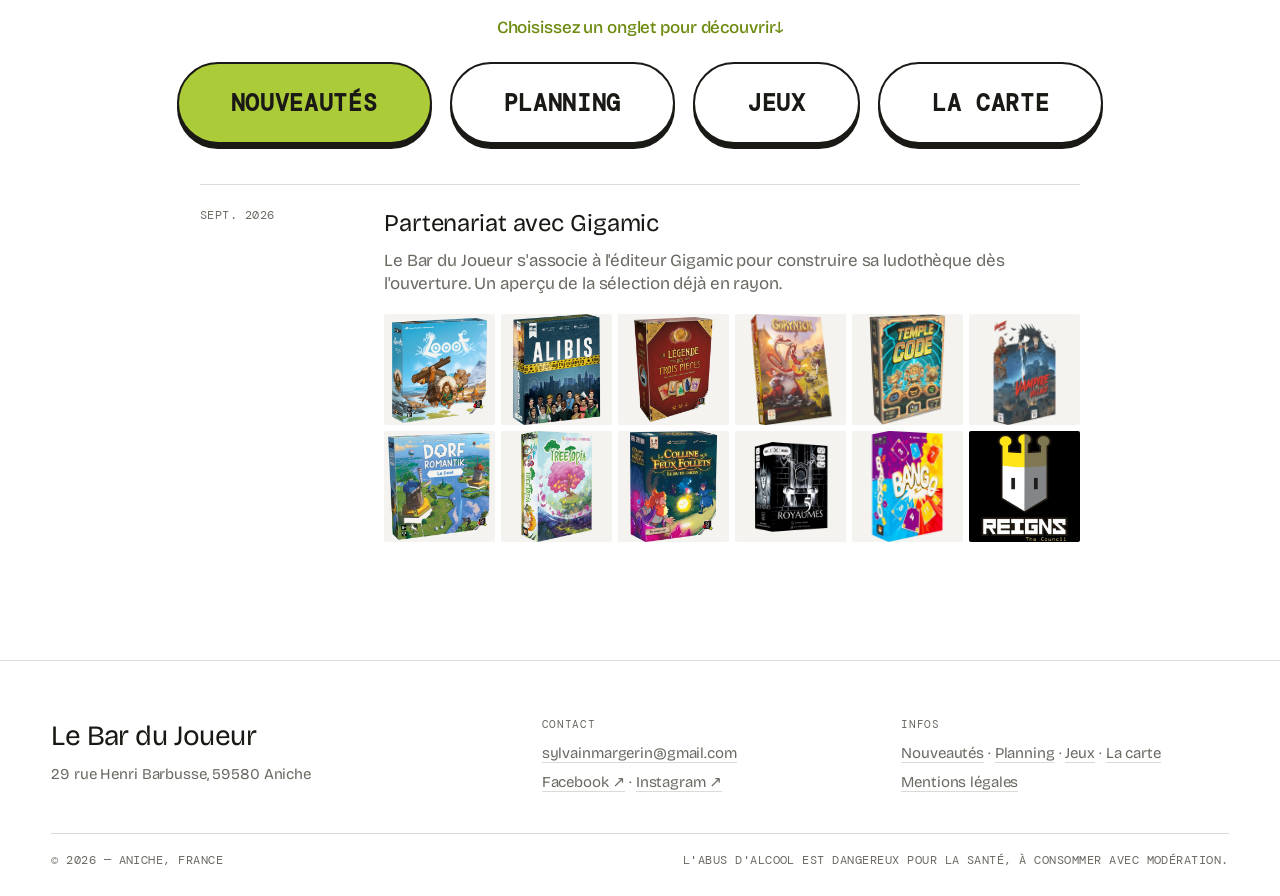
==== commit e0973922: "Onglets tres visibles : gros boutons en relief + consigne" ====
--- a/index.html
+++ b/index.html
@@ -104,6 +104,7 @@
     <!-- Onglets : Nouveautés · Planning · Jeux -->
     <section class="block" id="tabs">
       <header class="sec-head tabs-head"><p class="kicker mono">INFOS PRATIQUES</p></header>
+      <p class="tabs-hint">Choisissez un onglet pour découvrir</p>
       <div class="tabs-nav" role="tablist" id="tabsNav">
         <button class="tab-btn active" role="tab" aria-selected="true" data-tab="nouveautes">Nouveautés</button>
         <button class="tab-btn" role="tab" aria-selected="false" data-tab="planning">Planning</button>
--- a/styles.css
+++ b/styles.css
@@ -238,14 +238,20 @@
 .carte-desc { color: var(--ash); font-size: 14px; margin-top: 2px; }
 .carte-price { white-space: nowrap; font-size: 17px; text-align: right; }
 .carte-warning { margin-top: 40px; text-align: center; color: var(--ash); font-size: 10px; }
+.tabs-hint { text-align: center; color: var(--lime-deep); font-size: 17px; font-weight: 600; margin: 14px 0 22px; }
+.tabs-hint::after { content: " ↓"; display: inline-block; animation: hintBob 1.4s ease-in-out infinite; }
+@keyframes hintBob { 0%, 100% { transform: translateY(0); } 50% { transform: translateY(4px); } }
+.tabs-nav { gap: 18px; }
 .tab-btn {
-  font-family: var(--mono); font-size: 17px; letter-spacing: .04em; text-transform: uppercase;
-  padding: 17px 38px; border-radius: 999px; border: 1px solid var(--ink-faint);
-  background: transparent; color: var(--ash); cursor: pointer;
-  transition: background .3s var(--ease-out), color .3s var(--ease-out), border-color .3s var(--ease-out);
-}
-.tab-btn:hover { color: var(--ink); border-color: rgba(var(--ink-rgb), .4); }
-.tab-btn.active { background: var(--lime); color: var(--lime-ink); border-color: var(--lime); }
+  font-family: var(--mono); font-size: 23px; font-weight: 600; letter-spacing: .03em; text-transform: uppercase;
+  padding: 24px 52px; border-radius: 999px; border: 2px solid var(--ink);
+  background: #fff; color: var(--ink); cursor: pointer;
+  box-shadow: 0 5px 0 var(--ink);
+  transition: transform .15s var(--ease-out), box-shadow .15s var(--ease-out), background .25s var(--ease-out);
+}
+.tab-btn:hover { background: var(--white); transform: translateY(-2px); box-shadow: 0 7px 0 var(--ink); }
+.tab-btn:active { transform: translateY(4px); box-shadow: 0 1px 0 var(--ink); }
+.tab-btn.active { background: var(--lime); color: var(--lime-ink); border-color: var(--ink); }
 .tab-panel { display: none; }
 .tab-panel.active { display: block; animation: tabFade .45s var(--ease-out); }
 @keyframes tabFade { from { opacity: 0; transform: translateY(10px); } to { opacity: 1; transform: none; } }
@@ -334,7 +340,8 @@
 }
 @media (max-width: 720px) {
   .block { padding-top: 64px; }
-  .tab-btn { padding: 13px 20px; font-size: 14px; }
+  .tabs-nav { display: grid; grid-template-columns: 1fr 1fr; gap: 14px; }
+  .tab-btn { padding: 20px 8px; font-size: 17px; }
   .plan-row, .news-item { grid-template-columns: 1fr; gap: 6px; }
   .plan-row.today { margin: 0 -12px; padding-left: 12px; padding-right: 12px; }
   .mosaic { grid-template-columns: repeat(4, 1fr); }
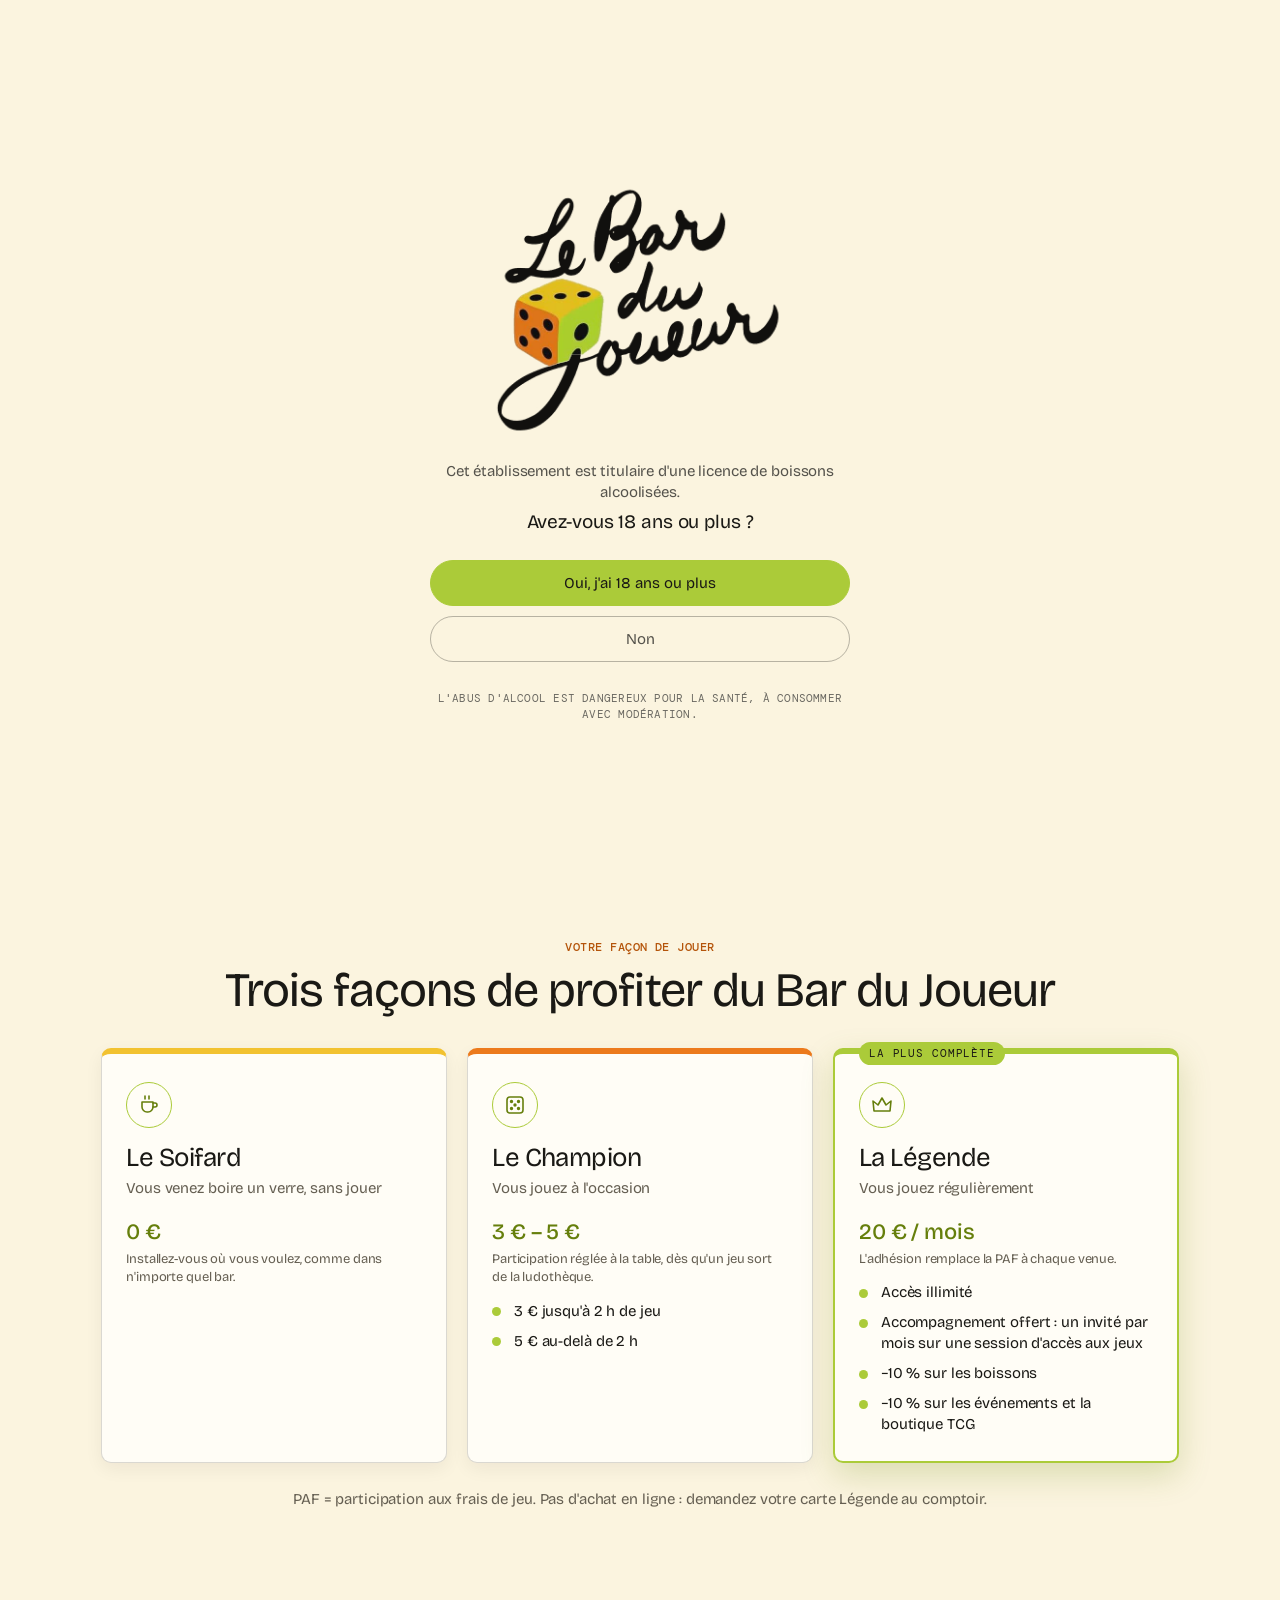
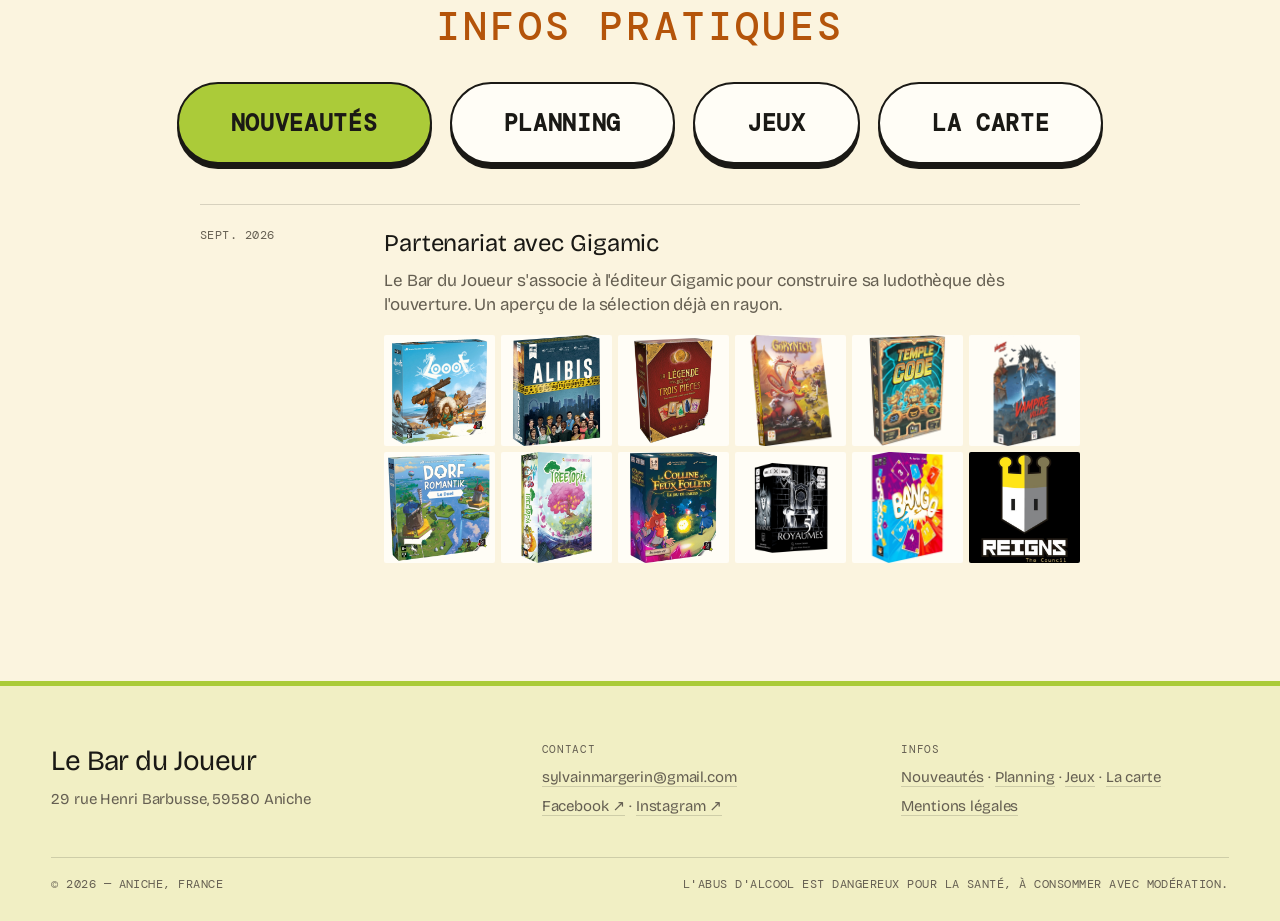
==== commit 3850505b: "Fond ivoire + couleurs du de, titre Infos pratiques agrandi, precision invite Legende" ====
--- a/index.html
+++ b/index.html
@@ -104,7 +104,6 @@
     <!-- Onglets : Nouveautés · Planning · Jeux -->
     <section class="block" id="tabs">
       <header class="sec-head tabs-head"><p class="kicker mono">INFOS PRATIQUES</p></header>
-      <p class="tabs-hint">Choisissez un onglet pour découvrir</p>
       <div class="tabs-nav" role="tablist" id="tabsNav">
         <button class="tab-btn active" role="tab" aria-selected="true" data-tab="nouveautes">Nouveautés</button>
         <button class="tab-btn" role="tab" aria-selected="false" data-tab="planning">Planning</button>
--- a/styles.css
+++ b/styles.css
@@ -9,12 +9,15 @@
 
 :root {
   --ink-rgb: 26, 25, 21;
-  --bone: #ffffff;    /* fond du site : blanc */
+  --bone: #fbf4df;    /* fond du site : ivoire */
   --ink: #1a1915;     /* texte principal */
-  --ash: #6b6962;     /* texte secondaire */
-  --white: #f4f3ef;   /* cartes / surfaces, très légèrement grisées */
-  --lime-deep: #6b8a0e; /* vert foncé pour le TEXTE vert (le vert vif est illisible sur blanc) */
+  --ash: #655f52;     /* texte secondaire (légèrement chaud, lisible sur ivoire) */
+  --white: #fffdf6;   /* cartes / surfaces : crème clair, ressort sur l'ivoire */
+  --lime-deep: #667f0c; /* vert foncé pour le TEXTE vert (le vert vif est illisible sur clair) */
   --lime: #abcb39;
+  --orange: #ec7a1c;      /* les couleurs du dé du logo */
+  --orange-deep: #b4540a; /* orange pour le TEXTE */
+  --sun: #f2c230;
   --lime-ink: #1a1915;
   --ink-faint: rgba(var(--ink-rgb), 0.16);
   --sans: 'Bricolage Grotesque', ui-sans-serif, system-ui, sans-serif;
@@ -39,13 +42,13 @@
 h1, h2, h3 { font-weight: 400; }
 .mono { font-family: var(--mono); font-size: 12px; letter-spacing: 0.04em; }
 .label { color: var(--ash); font-size: 11px; letter-spacing: 0.06em; margin-bottom: 10px; }
-.kicker { color: var(--ash); }
+.kicker { color: var(--orange-deep); font-weight: 500; }
 
 /* ═══ Vérification d'âge (loi Évin) ═══ */
 html:not([data-age-ok="1"]) body { overflow: hidden; height: 100vh; }
 .age-gate {
   position: fixed; inset: 0; z-index: 9999;
-  background: #fff; color: #1a1915;   /* écran d'ouverture : fond blanc, logo officiel */
+  background: var(--bone); color: #1a1915;   /* écran d'ouverture : même fond ivoire que le site */
   display: flex; align-items: center; justify-content: center; padding: 24px;
   transition: opacity .4s var(--ease-out), visibility 0s linear .4s;
 }
@@ -66,7 +69,7 @@
 html:not([data-intro-done="1"]) body { overflow: hidden; height: 100vh; }
 html[data-intro-done="1"] .intro { display: none; }
 .intro {
-  position: fixed; inset: 0; z-index: 9000; background: #fff;      /* même fond blanc que l'écran d'ouverture */
+  position: fixed; inset: 0; z-index: 9000; background: var(--bone);      /* même fond ivoire que l'écran d'ouverture */
   display: flex; align-items: center; justify-content: center; overflow: hidden;
   transition: opacity .6s ease;
 }
@@ -129,8 +132,8 @@
   position: sticky; top: 0; z-index: 50;
   display: flex; align-items: center; gap: 24px;
   padding: 12px var(--gutter);
-  background: rgba(255, 255, 255, .92); backdrop-filter: blur(10px);
-  border-bottom: 1px solid var(--ink-faint);
+  background: rgba(251, 244, 223, .92); backdrop-filter: blur(10px);
+  border-bottom: 3px solid var(--lime);
 }
 .brand { display: flex; align-items: center; gap: 10px; font-size: 19px; font-weight: 500; letter-spacing: -0.01em; }
 .brand img { width: 28px; height: 28px; object-fit: contain; }
@@ -144,6 +147,11 @@
   max-width: var(--max); margin: 0 auto;
   padding: 56px var(--gutter) 40px;
   display: grid; grid-template-columns: 1fr; text-align: center; justify-items: center;
+  /* halos de couleur (les teintes du dé) derrière le logo */
+  background:
+    radial-gradient(ellipse 34% 46% at 22% 38%, rgba(236, 122, 28, .20), transparent 70%),
+    radial-gradient(ellipse 34% 46% at 78% 42%, rgba(171, 203, 57, .26), transparent 70%),
+    radial-gradient(ellipse 30% 36% at 50% 8%, rgba(242, 194, 48, .26), transparent 70%);
 }
 .hero .kicker { margin-bottom: 18px; }
 /* le titre est le logo officiel (écriture + dé superposés) */
@@ -174,14 +182,17 @@
   max-width: var(--max); margin: 0 auto; padding: 56px var(--gutter) 0;
   display: grid; grid-template-columns: repeat(3, 1fr); gap: 20px;
 }
-.stat { border-top: 1px solid var(--ink-faint); padding-top: 16px; }
+.stat { border-top: 5px solid var(--lime); padding-top: 16px; }
+.stat:nth-child(2) { border-top-color: var(--orange); }
+.stat:nth-child(3) { border-top-color: var(--sun); }
 .stat-big { font-size: clamp(24px, 3vw, 40px); letter-spacing: -0.02em; line-height: 1.1; }
 .stat-label { color: var(--ash); font-size: 14px; margin-top: 6px; }
 
 /* ═══ Formules (3 encarts) ═══ */
 .formules { display: grid; grid-template-columns: repeat(3, 1fr); gap: 20px; align-items: stretch; }
-.formule { position: relative; background: var(--white); border: 1px solid var(--ink-faint); border-radius: 10px; padding: 28px 24px 26px; text-align: left; }
-.formule.featured { border: 2px solid var(--lime); background: #fff; box-shadow: 0 10px 30px rgba(107, 138, 14, .14); }
+.formule { position: relative; background: var(--white); border: 1px solid var(--ink-faint); border-top: 6px solid var(--sun); border-radius: 10px; padding: 28px 24px 26px; text-align: left; box-shadow: 0 6px 18px rgba(var(--ink-rgb), .06); }
+.formule:nth-child(2) { border-top-color: var(--orange); }
+.formule.featured { border: 2px solid var(--lime); border-top: 6px solid var(--lime); background: var(--white); box-shadow: 0 12px 32px rgba(107, 138, 14, .22); }
 .formule-badge { position: absolute; top: -12px; left: 24px; background: var(--lime); color: var(--lime-ink); font-size: 11px; letter-spacing: .08em; padding: 4px 10px; border-radius: 999px; }
 .formule-icon { display: grid; place-items: center; width: 46px; height: 46px; border-radius: 50%; border: 1px solid var(--lime); color: var(--lime-deep); margin-bottom: 16px; }
 .formule-icon svg { width: 24px; height: 24px; }
@@ -232,20 +243,19 @@
 
 /* La carte */
 .carte-grid { display: grid; grid-template-columns: repeat(2, 1fr); gap: 44px 56px; }
-.carte-cat h3 { font-weight: 400; color: var(--ash); text-transform: uppercase; letter-spacing: .06em; font-size: 13px; padding-bottom: 12px; border-bottom: 1px solid var(--ink); }
+.carte-cat h3 { font-weight: 500; color: var(--orange-deep); text-transform: uppercase; letter-spacing: .06em; font-size: 13px; padding-bottom: 12px; border-bottom: 1px solid var(--ink); }
 .carte-item { display: flex; justify-content: space-between; align-items: baseline; gap: 18px; padding: 12px 0; border-bottom: 1px solid var(--ink-faint); }
 .carte-name { font-size: 17px; }
 .carte-desc { color: var(--ash); font-size: 14px; margin-top: 2px; }
 .carte-price { white-space: nowrap; font-size: 17px; text-align: right; }
 .carte-warning { margin-top: 40px; text-align: center; color: var(--ash); font-size: 10px; }
-.tabs-hint { text-align: center; color: var(--lime-deep); font-size: 17px; font-weight: 600; margin: 14px 0 22px; }
-.tabs-hint::after { content: " ↓"; display: inline-block; animation: hintBob 1.4s ease-in-out infinite; }
-@keyframes hintBob { 0%, 100% { transform: translateY(0); } 50% { transform: translateY(4px); } }
+#tabs .tabs-head { margin-bottom: 28px; }
+#tabs .tabs-head .kicker { font-size: clamp(26px, 4vw, 40px); font-weight: 500; letter-spacing: .08em; }
 .tabs-nav { gap: 18px; }
 .tab-btn {
   font-family: var(--mono); font-size: 23px; font-weight: 600; letter-spacing: .03em; text-transform: uppercase;
   padding: 24px 52px; border-radius: 999px; border: 2px solid var(--ink);
-  background: #fff; color: var(--ink); cursor: pointer;
+  background: var(--white); color: var(--ink); cursor: pointer;
   box-shadow: 0 5px 0 var(--ink);
   transition: transform .15s var(--ease-out), box-shadow .15s var(--ease-out), background .25s var(--ease-out);
 }
@@ -312,7 +322,7 @@
 .mosaic img { width: 100%; aspect-ratio: 1 / 1; object-fit: contain; background: var(--white); border-radius: var(--radius); }
 
 /* ═══ Pied de page ═══ */
-.footer { margin-top: 96px; border-top: 1px solid var(--ink-faint); padding: 56px var(--gutter) 28px; }
+.footer { margin-top: 96px; border-top: 5px solid var(--lime); background: #f1efc4; padding: 56px var(--gutter) 28px; }
 .footer-grid { max-width: var(--max); margin: 0 auto; display: grid; grid-template-columns: 1.4fr 1fr 1fr; gap: 32px; }
 .footer-brand { font-size: 28px; letter-spacing: -0.02em; }
 .footer-line { color: var(--ash); margin-top: 8px; font-size: 15px; }
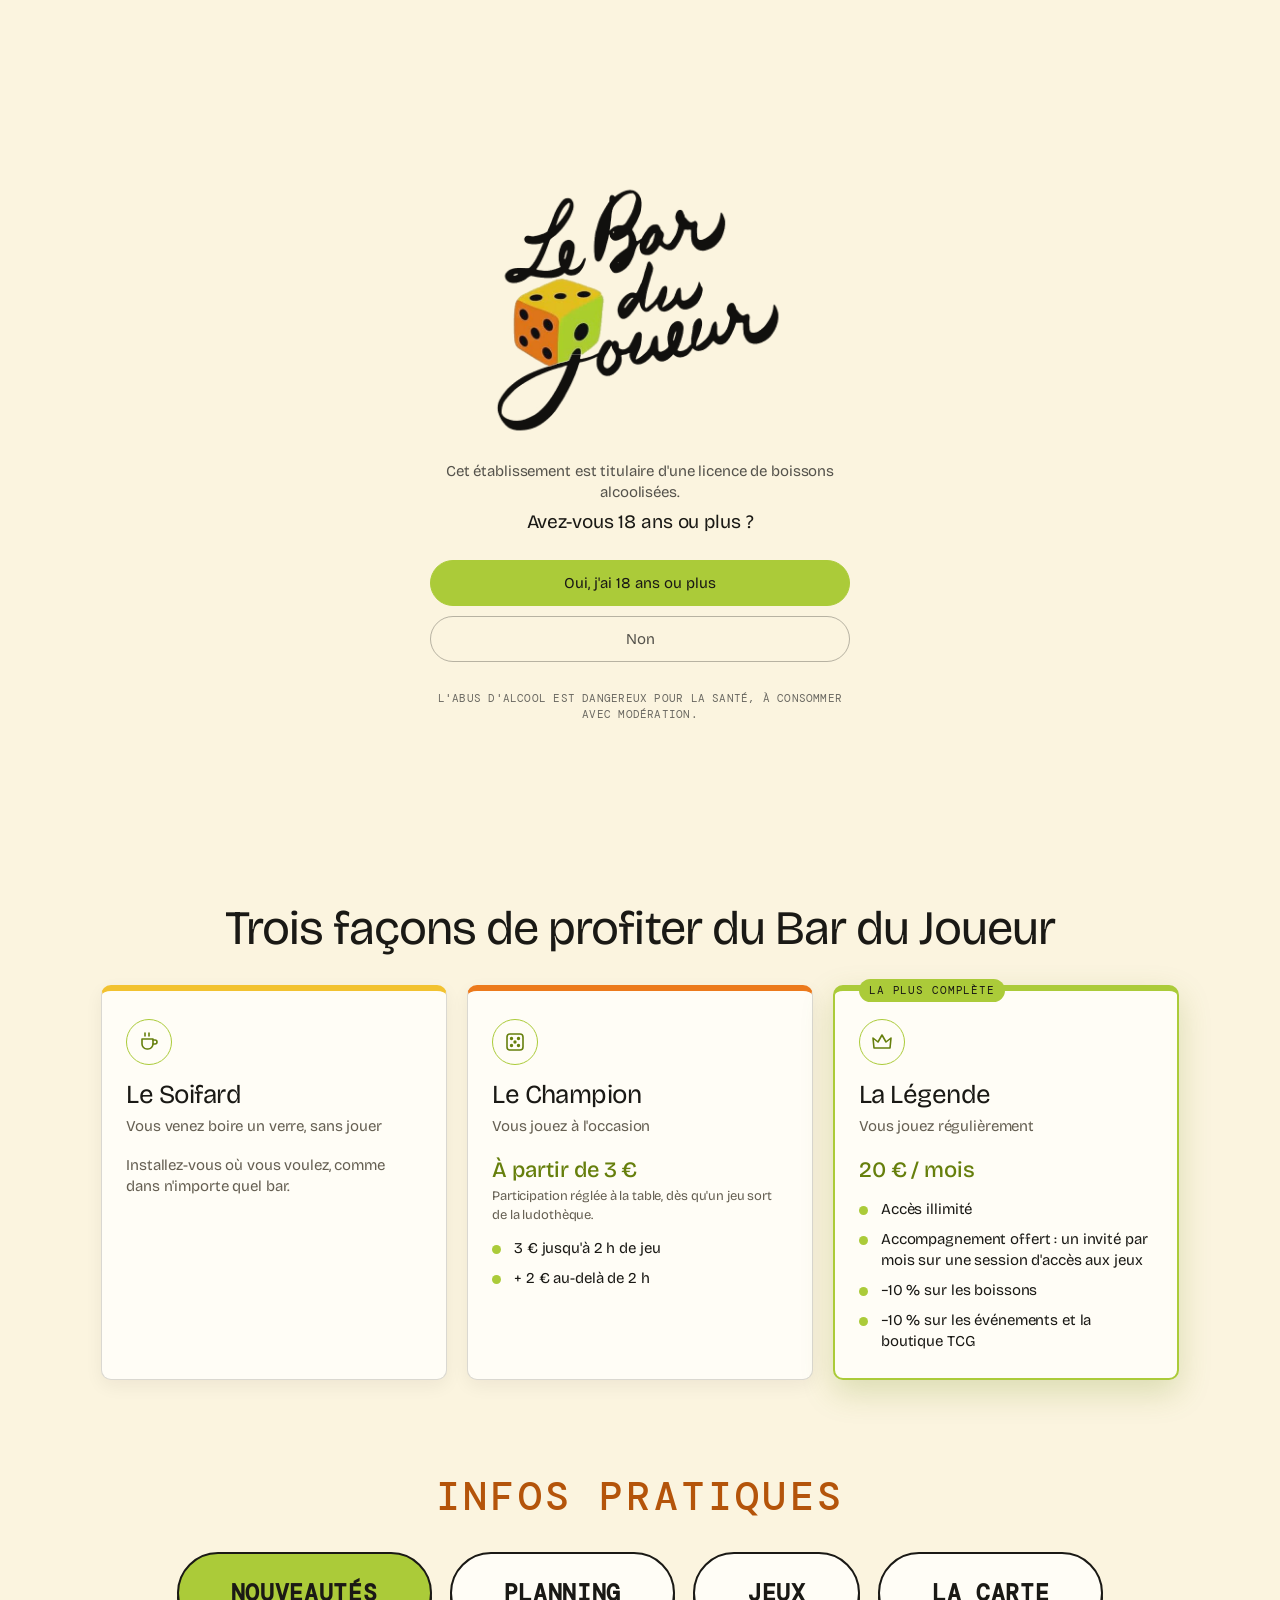
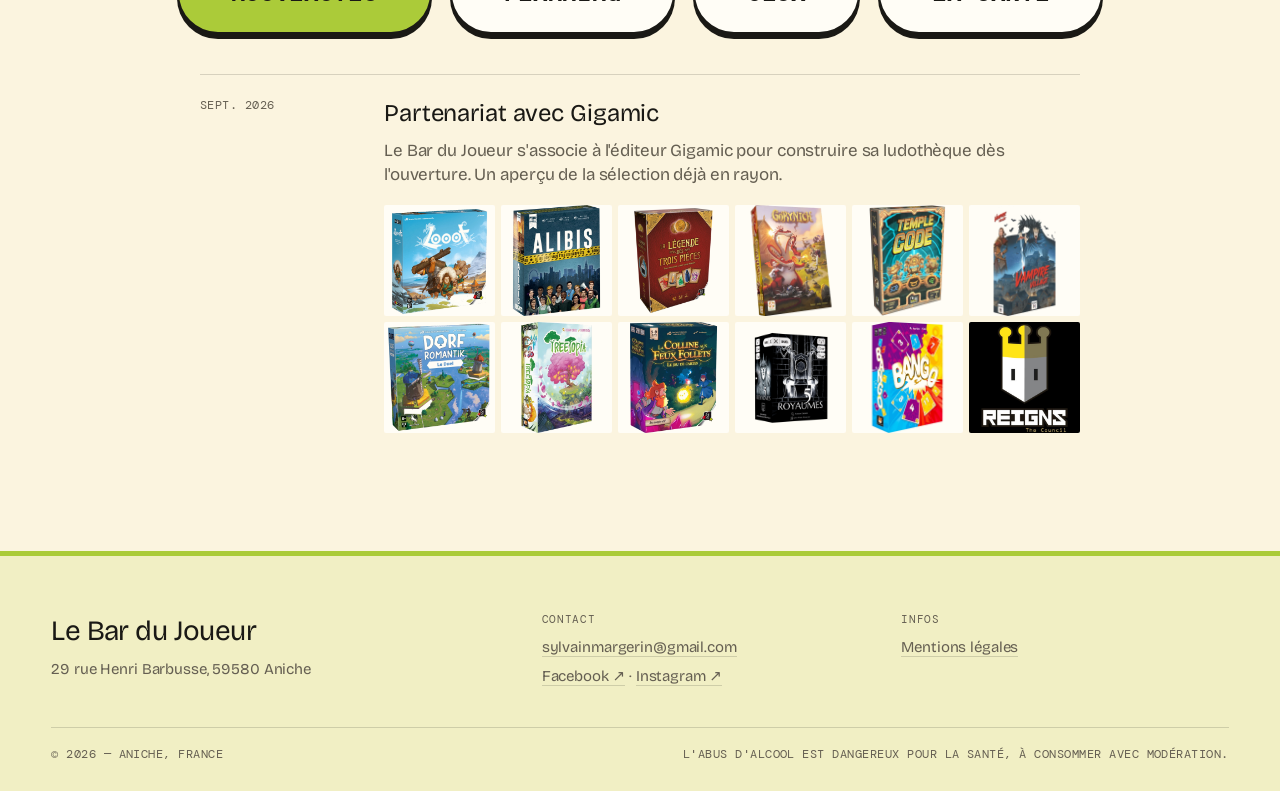
==== commit 794f6bff: "Retire le badge Ouverture bientot et les liens Infos du footer Co-Authored-By: Claude Opus 5.5 <nore" ====
--- a/index.html
+++ b/index.html
@@ -88,7 +88,6 @@
           <img src="images/logo-die.png" alt="">
         </h1>
         <p class="lead" id="heroLead"></p>
-        <p class="status"><i aria-hidden="true"></i><span id="statusLabel"></span></p>
       </div>
     </section>
 
@@ -125,6 +124,7 @@
       <div class="tab-panel" data-panel="carte">
         <p class="note panel-note" id="carteNote"></p>
         <div class="carte-grid" id="carteGrid"></div>
+        <div class="allergens" id="allergens" hidden></div>
         <p class="carte-warning mono">L'ABUS D'ALCOOL EST DANGEREUX POUR LA SANTÉ, À CONSOMMER AVEC MODÉRATION.</p>
       </div>
     </section>
@@ -143,7 +143,6 @@
       </div>
       <div>
         <p class="label mono">INFOS</p>
-        <p class="footer-line"><a href="#tabs" data-tab="nouveautes">Nouveautés</a> · <a href="#tabs" data-tab="planning">Planning</a> · <a href="#tabs" data-tab="jeux">Jeux</a> · <a href="#tabs" data-tab="carte">La carte</a></p>
         <p class="footer-line"><a href="mentions-legales.html">Mentions légales</a></p>
       </div>
     </div>
--- a/styles.css
+++ b/styles.css
@@ -200,10 +200,12 @@
 .formule-tagline { color: var(--ash); margin-top: 6px; font-size: 15px; }
 .formule-price { font-size: 22px; margin-top: 18px; color: var(--lime-deep); font-weight: 600; }
 .formule-pricenote { color: var(--ash); font-size: 13px; margin-top: 2px; }
+.formule-tagline + .formule-pricenote { margin-top: 18px; font-size: 15px; }
 .formule-extra { margin-top: 16px; font-size: 14px; font-weight: 600; }
 .formule ul { list-style: none; margin: 14px 0 0; padding: 0; display: grid; gap: 9px; }
 .formule li { position: relative; padding-left: 22px; font-size: 15px; line-height: 1.4; }
 .formule li::before { content: ""; position: absolute; left: 0; top: .45em; width: 9px; height: 9px; border-radius: 50%; background: var(--lime); }
+.formules-note:empty { display: none; }
 .formules-note { text-align: center; color: var(--ash); margin-top: 26px; font-size: 15px; }
 .formule .todo, .formule li.todo { color: #b45309; font-style: italic; }
 .formule li.todo::before { background: #f59e0b; }
@@ -223,6 +225,41 @@
   font-size: 10px; letter-spacing: .05em; color: var(--lime-ink); background: var(--lime);
   padding: 2px 8px; border-radius: 999px;
 }
+.plan-events { display: grid; gap: 8px; }
+.plan-ev { display: grid; grid-template-columns: 96px 1fr; gap: 14px; align-items: baseline; }
+/* animation cliquable : fiche + réservation */
+.plan-ev-d { display: block; border-radius: 10px; }
+.plan-ev-d summary { display: grid; grid-template-columns: 96px 1fr auto 18px; gap: 14px; align-items: center; cursor: pointer; list-style: none; padding: 6px 0; }
+.plan-ev-d summary::-webkit-details-marker { display: none; }
+.plan-ev-d summary:hover .plan-title { text-decoration: underline; text-decoration-color: var(--lime); text-underline-offset: 4px; text-decoration-thickness: 2px; }
+.plan-more { font-size: 10px; letter-spacing: .06em; color: var(--lime-deep); border: 1px solid var(--lime); border-radius: 999px; padding: 4px 10px; white-space: nowrap; }
+.plan-ev-d[open] .chev::after { transform: translate(-50%, -50%) rotate(90deg); opacity: 0; }
+.plan-body { margin: 6px 0 14px 110px; padding: 18px 20px; background: var(--white); border: 1px solid var(--ink-faint); border-left: 4px solid var(--orange); border-radius: 10px; display: grid; gap: 16px; animation: grow .4s var(--ease-out); }
+.plan-paf { display: flex; align-items: baseline; flex-wrap: wrap; gap: 8px 12px; font-size: 15px; }
+.plan-paf .mono { background: var(--lime); color: var(--lime-ink); border-radius: 999px; padding: 3px 10px; font-size: 11px; }
+.plan-paf strong { font-size: 20px; font-weight: 500; }
+.plan-paf span:last-child { color: var(--ash); font-size: 13px; }
+.plan-places { margin-left: auto; font-size: 11px; letter-spacing: .06em; color: var(--orange-deep); border: 1px solid var(--orange); border-radius: 999px; padding: 4px 10px; }
+.plan-places.full, .plan-more.full { color: #fff; background: #b3261e; border-color: #b3261e; }
+.res-full { background: #fbe9e7; border: 1px solid #b3261e; color: #7a1812; border-radius: 8px; padding: 12px 14px; font-size: 15px; }
+.plan-provider { border-top: 1px solid var(--ink-faint); padding-top: 14px; }
+.plan-provider-k { color: var(--orange-deep); font-size: 10px; }
+.plan-provider-name { font-size: 20px; margin-top: 4px; }
+.plan-provider-text { color: var(--ash); font-size: 15px; margin-top: 4px; }
+.res-open { justify-self: start; border: 0; cursor: pointer; font-family: inherit; font-size: 16px; padding: 12px 22px; }
+.res-form { display: grid; grid-template-columns: 1fr 1fr; gap: 14px; }
+.res-form[hidden] { display: none; }
+.res-form label { display: grid; gap: 5px; font-size: 13px; color: var(--ash); }
+.res-form .res-wide, .res-form .btn, .res-form .res-legal, .res-form .res-status { grid-column: 1 / -1; }
+.res-form input, .res-form textarea { font: inherit; font-size: 16px; color: var(--ink); background: #fff; border: 1px solid rgba(var(--ink-rgb), .28); border-radius: 8px; padding: 10px 12px; width: 100%; }
+.res-form input:focus, .res-form textarea:focus { outline: 2px solid var(--lime); border-color: transparent; }
+.res-form .btn { justify-self: start; border: 0; cursor: pointer; font-family: inherit; font-size: 16px; padding: 12px 22px; }
+.res-legal { color: var(--ash); font-size: 12px; }
+.res-fallback { grid-column: 1 / -1; display: grid; gap: 10px; background: #fff; border: 1px dashed rgba(var(--ink-rgb), .35); border-radius: 8px; padding: 14px; font-size: 14px; }
+.res-fallback textarea { font-size: 14px; }
+.res-copy { justify-self: start; border: 2px solid var(--ink); background: var(--white); cursor: pointer; font-family: inherit; font-size: 15px; padding: 9px 18px; border-radius: 999px; }
+.res-status { font-size: 14px; color: var(--lime-deep); font-weight: 500; }
+.plan-time { color: var(--orange-deep); font-weight: 500; font-size: 14px; }
 .plan-title { font-size: 20px; }
 .plan-row.off .plan-title { color: var(--ash); }
 .plan-desc { color: var(--ash); font-size: 15px; margin-top: 3px; }
@@ -353,6 +390,18 @@
   .tabs-nav { display: grid; grid-template-columns: 1fr 1fr; gap: 14px; }
   .tab-btn { padding: 20px 8px; font-size: 17px; }
   .plan-row, .news-item { grid-template-columns: 1fr; gap: 6px; }
+  .plan-body { margin-left: 0; padding: 16px; }
+  /* téléphone : le repère « INFOS & RÉSERVATION » reste visible, sous le titre */
+  .plan-ev-d summary { grid-template-columns: 70px 1fr 18px; grid-template-areas: "time title chev" ". more more"; row-gap: 8px; }
+  .plan-ev-d summary .plan-time { grid-area: time; }
+  .plan-ev-d summary .plan-title { grid-area: title; }
+  .plan-ev-d summary .chev { grid-area: chev; }
+  .plan-ev-d summary .plan-more { grid-area: more; justify-self: start; font-size: 12px; padding: 7px 14px; background: rgba(171, 203, 57, .28); border-width: 2px; }
+  .plan-ev-d summary .plan-more.full { background: #b3261e; }
+  .plan-ev { grid-template-columns: 70px 1fr; }
+  .res-form { grid-template-columns: 1fr; }
+  .res-open, .res-form .btn { min-height: 52px; width: 100%; justify-self: stretch; font-size: 17px; }
+  .res-form input, .res-form textarea { padding: 13px 12px; }
   .plan-row.today { margin: 0 -12px; padding-left: 12px; padding-right: 12px; }
   .mosaic { grid-template-columns: repeat(4, 1fr); }
   .filter-group .label { flex: 0 0 auto; width: auto; }
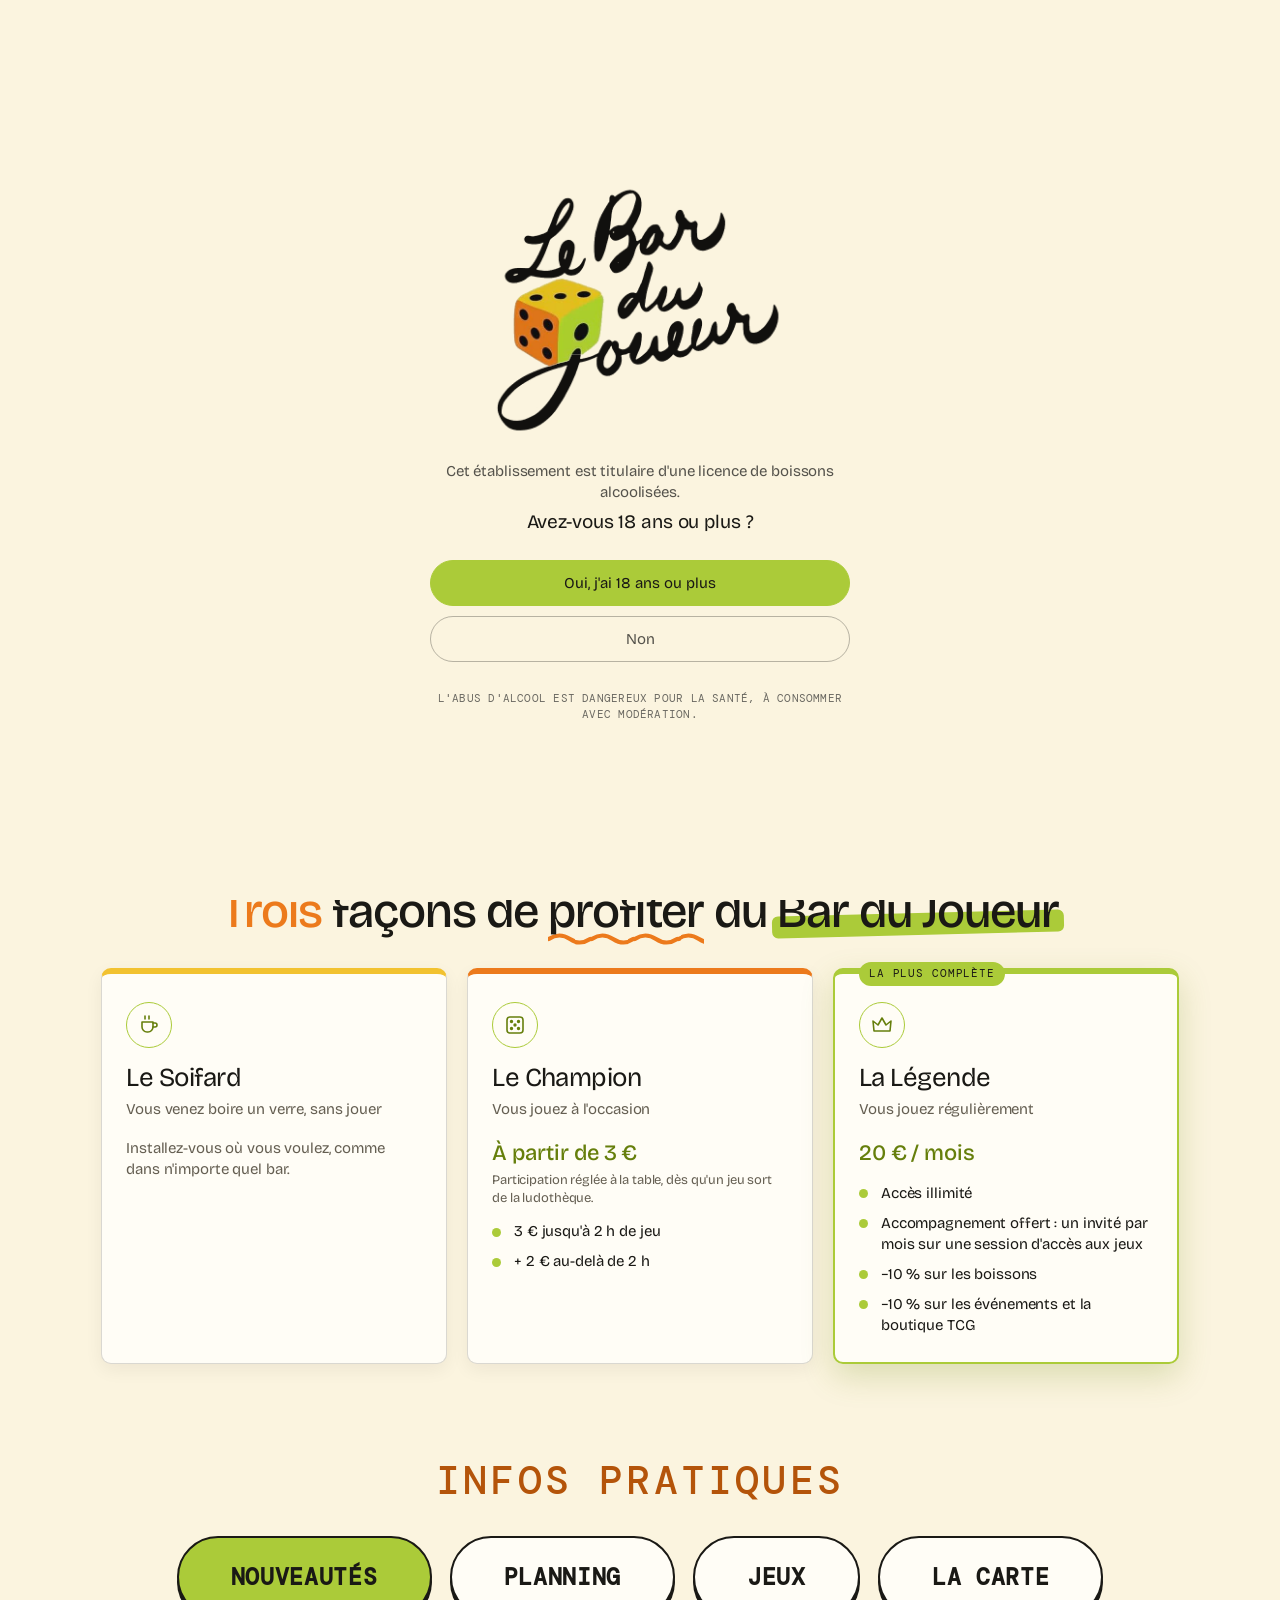
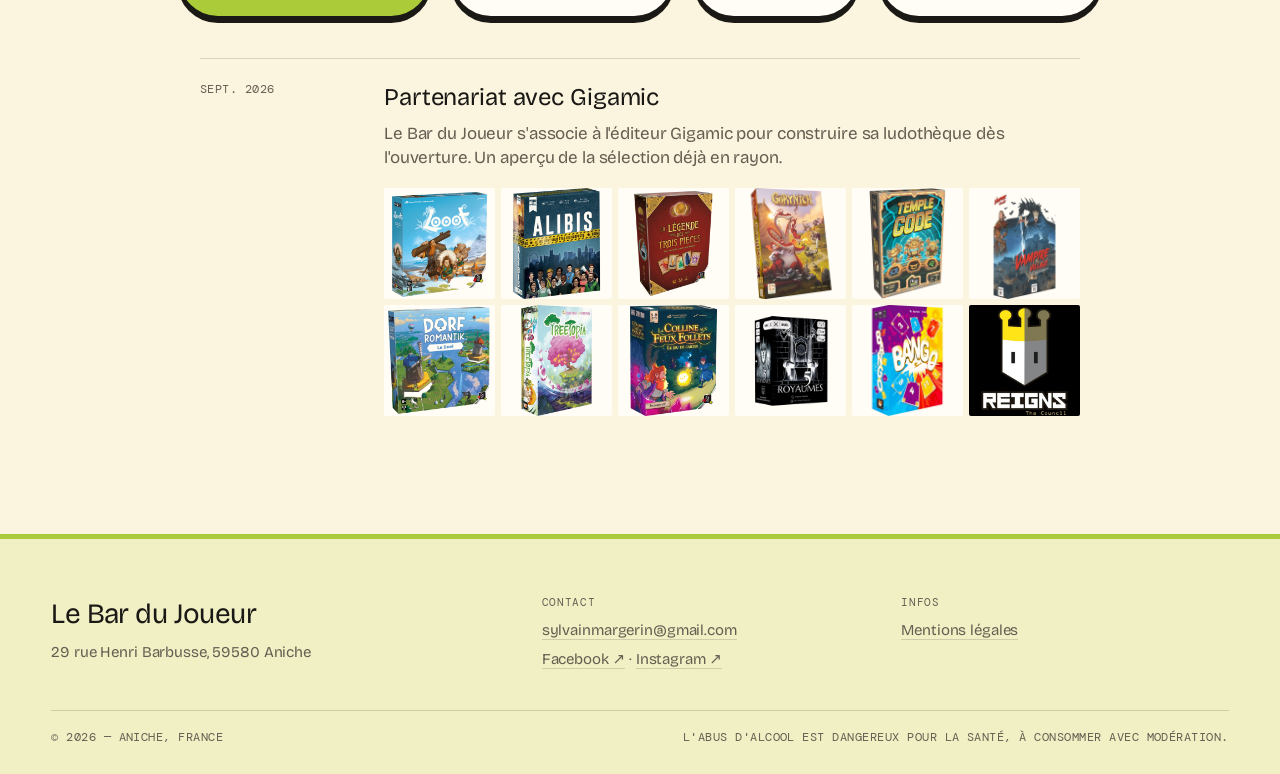
==== commit 7b299eda: "Titre des formules : plus grand et colore, retrait du petit titre. Tableau allergenes (cache, a vali" ====
--- a/index.html
+++ b/index.html
@@ -95,7 +95,7 @@
 
     <!-- Les formules : 3 façons de consommer le bar -->
     <section class="block" id="formules">
-      <header class="sec-head tabs-head"><p class="kicker mono">VOTRE FAÇON DE JOUER</p><h2>Trois façons de profiter du Bar du Joueur</h2></header>
+      <header class="sec-head tabs-head"><h2 class="fancy-title"><span class="num">Trois</span> façons de <span class="wave">profiter</span> du <span class="hl">Bar du Joueur</span></h2></header>
       <div class="formules" id="formulesGrid"></div>
       <p class="formules-note" id="formulesNote"></p>
     </section>
--- a/styles.css
+++ b/styles.css
@@ -187,6 +187,16 @@
 .stat:nth-child(3) { border-top-color: var(--sun); }
 .stat-big { font-size: clamp(24px, 3vw, 40px); letter-spacing: -0.02em; line-height: 1.1; }
 .stat-label { color: var(--ash); font-size: 14px; margin-top: 6px; }
+
+/* titre de la section formules : plus grand, coloré, avec une vague et un surlignage */
+.fancy-title { font-size: clamp(36px, 6.2vw, 72px); font-weight: 500; letter-spacing: -0.035em; line-height: 1.08; margin-top: 0; text-wrap: balance; }
+.fancy-title .num { color: var(--orange); }
+.fancy-title .wave {
+  padding-bottom: .14em;
+  background: url("data:image/svg+xml,%3Csvg xmlns='http://www.w3.org/2000/svg' width='26' height='9' viewBox='0 0 26 9'%3E%3Cpath d='M0 4.5 Q6.5 0 13 4.5 T26 4.5' fill='none' stroke='%23ec7a1c' stroke-width='2.6' stroke-linecap='round'/%3E%3C/svg%3E") repeat-x left bottom / .9em .3em;
+}
+.fancy-title .hl { position: relative; display: inline-block; z-index: 0; white-space: nowrap; }
+.fancy-title .hl::before { content: ''; position: absolute; left: -.1em; right: -.1em; bottom: .02em; height: .46em; background: var(--lime); border-radius: 6px; transform: rotate(-1.4deg); z-index: -1; }
 
 /* ═══ Formules (3 encarts) ═══ */
 .formules { display: grid; grid-template-columns: repeat(3, 1fr); gap: 20px; align-items: stretch; }
@@ -285,6 +295,37 @@
 .carte-name { font-size: 17px; }
 .carte-desc { color: var(--ash); font-size: 14px; margin-top: 2px; }
 .carte-price { white-space: nowrap; font-size: 17px; text-align: right; }
+/* tableau des allergènes */
+.allergens { margin-top: 44px; }
+.al-box { background: var(--white); border: 1px solid var(--ink-faint); border-top: 6px solid var(--orange); border-radius: 10px; }
+.al-box summary { display: flex; align-items: center; gap: 14px; flex-wrap: wrap; cursor: pointer; list-style: none; padding: 18px 22px; font-size: 20px; }
+.al-box summary::-webkit-details-marker { display: none; }
+.al-box summary .mono { color: var(--orange-deep); font-size: 11px; margin-left: auto; }
+.al-box[open] .chev::after { transform: translate(-50%, -50%) rotate(90deg); opacity: 0; }
+.al-note { padding: 0 22px; color: var(--ash); font-size: 14px; line-height: 1.5; }
+.al-legend { display: flex; flex-wrap: wrap; gap: 8px 22px; padding: 14px 22px 4px; font-size: 14px; }
+.al-legend span { display: inline-flex; align-items: center; gap: 8px; }
+.al-scroll { overflow-x: auto; padding: 8px 12px 12px; }
+.al-table { border-collapse: collapse; width: 100%; font-size: 14px; }
+.al-table th, .al-table td { border-bottom: 1px solid var(--ink-faint); padding: 7px 4px; text-align: center; }
+.al-table thead th { vertical-align: bottom; height: 118px; font-weight: 500; font-size: 12px; }
+.al-table thead th:first-child { text-align: left; vertical-align: bottom; padding-left: 10px; font-size: 13px; }
+.al-table thead th span { display: inline-block; writing-mode: vertical-rl; transform: rotate(180deg); white-space: nowrap; }
+.al-table tbody th { text-align: left; font-weight: 400; padding-left: 10px; min-width: 200px; position: sticky; left: 0; background: var(--white); }
+.al-table tr.al-cat th { position: static; background: rgba(var(--ink-rgb), .05); color: var(--orange-deep); font-family: var(--mono); font-size: 12px; font-weight: 500; letter-spacing: .06em; text-transform: uppercase; padding: 8px 10px; }
+.al-none { color: var(--ash); font-size: 13px; text-align: left !important; padding-left: 14px !important; }
+.al-dot { display: inline-block; width: 14px; height: 14px; border-radius: 50%; vertical-align: middle; }
+.al-dot.yes { background: var(--orange); }
+.al-dot.maybe { border: 2px solid var(--orange); background: transparent; }
+.al-print { margin: 6px 22px 20px; border: 2px solid var(--ink); background: var(--white); cursor: pointer; font-family: inherit; font-size: 15px; padding: 10px 20px; border-radius: 999px; }
+@media print {
+  @page { size: A4 landscape; margin: 10mm; }
+  html.print-al body * { visibility: hidden; }
+  html.print-al #allergens, html.print-al #allergens * { visibility: visible; }
+  html.print-al #allergens { position: absolute; left: 0; top: 0; width: 100%; }
+  html.print-al .al-print, html.print-al .al-box .chev { display: none; }
+  html.print-al .al-table tbody th { position: static; }
+}
 .carte-warning { margin-top: 40px; text-align: center; color: var(--ash); font-size: 10px; }
 #tabs .tabs-head { margin-bottom: 28px; }
 #tabs .tabs-head .kicker { font-size: clamp(26px, 4vw, 40px); font-weight: 500; letter-spacing: .08em; }
